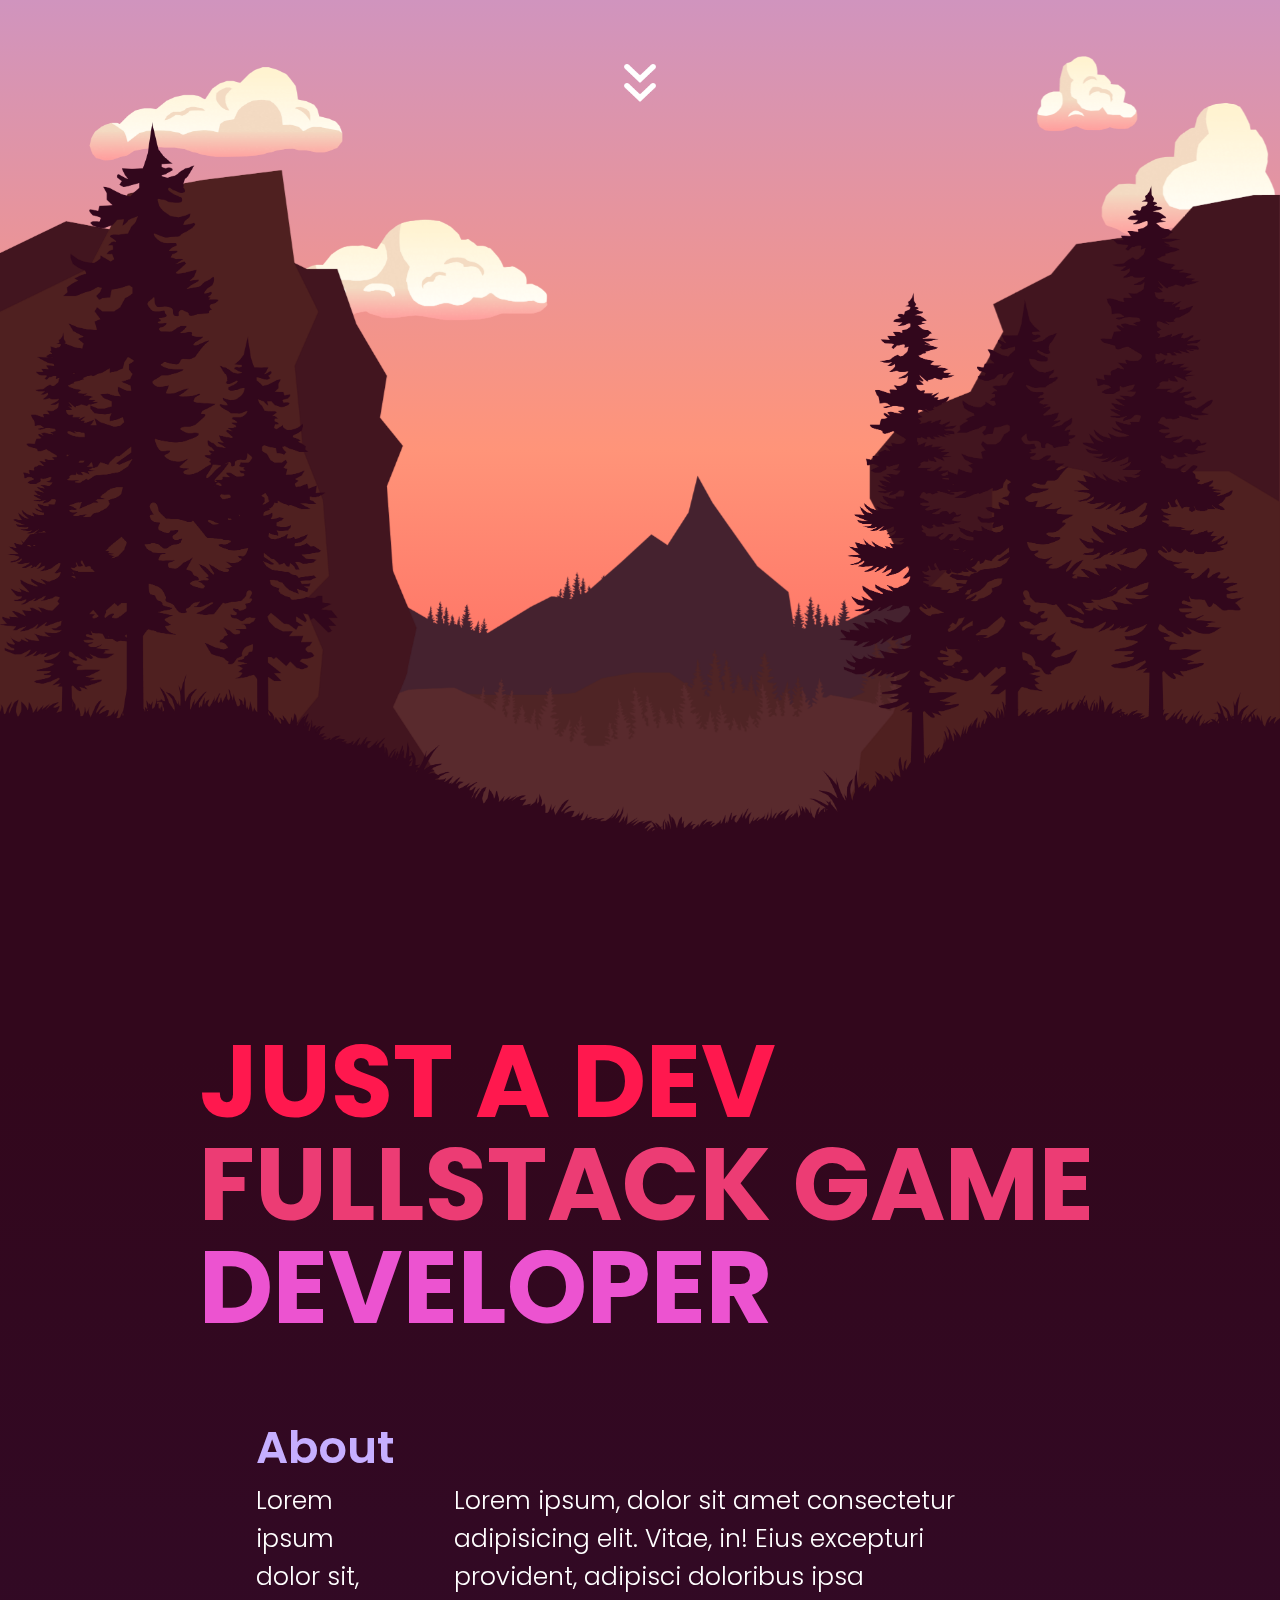
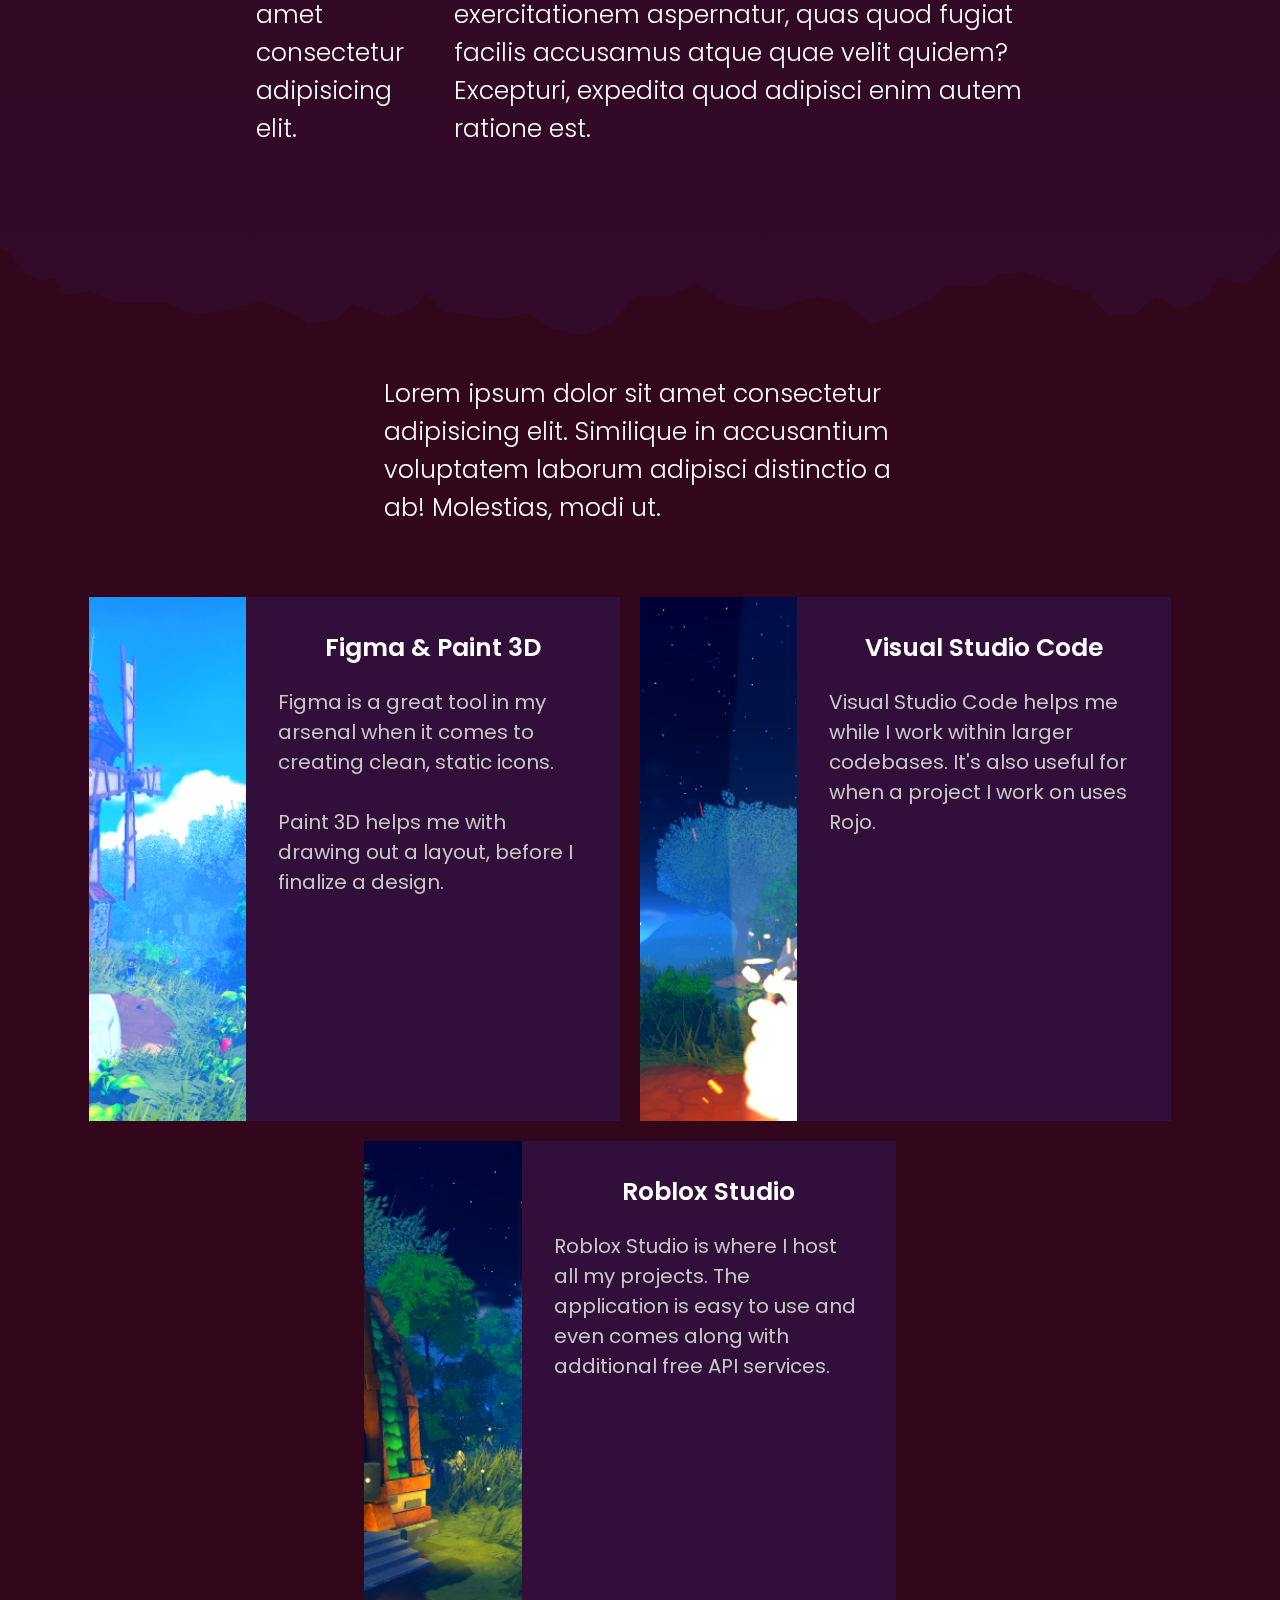
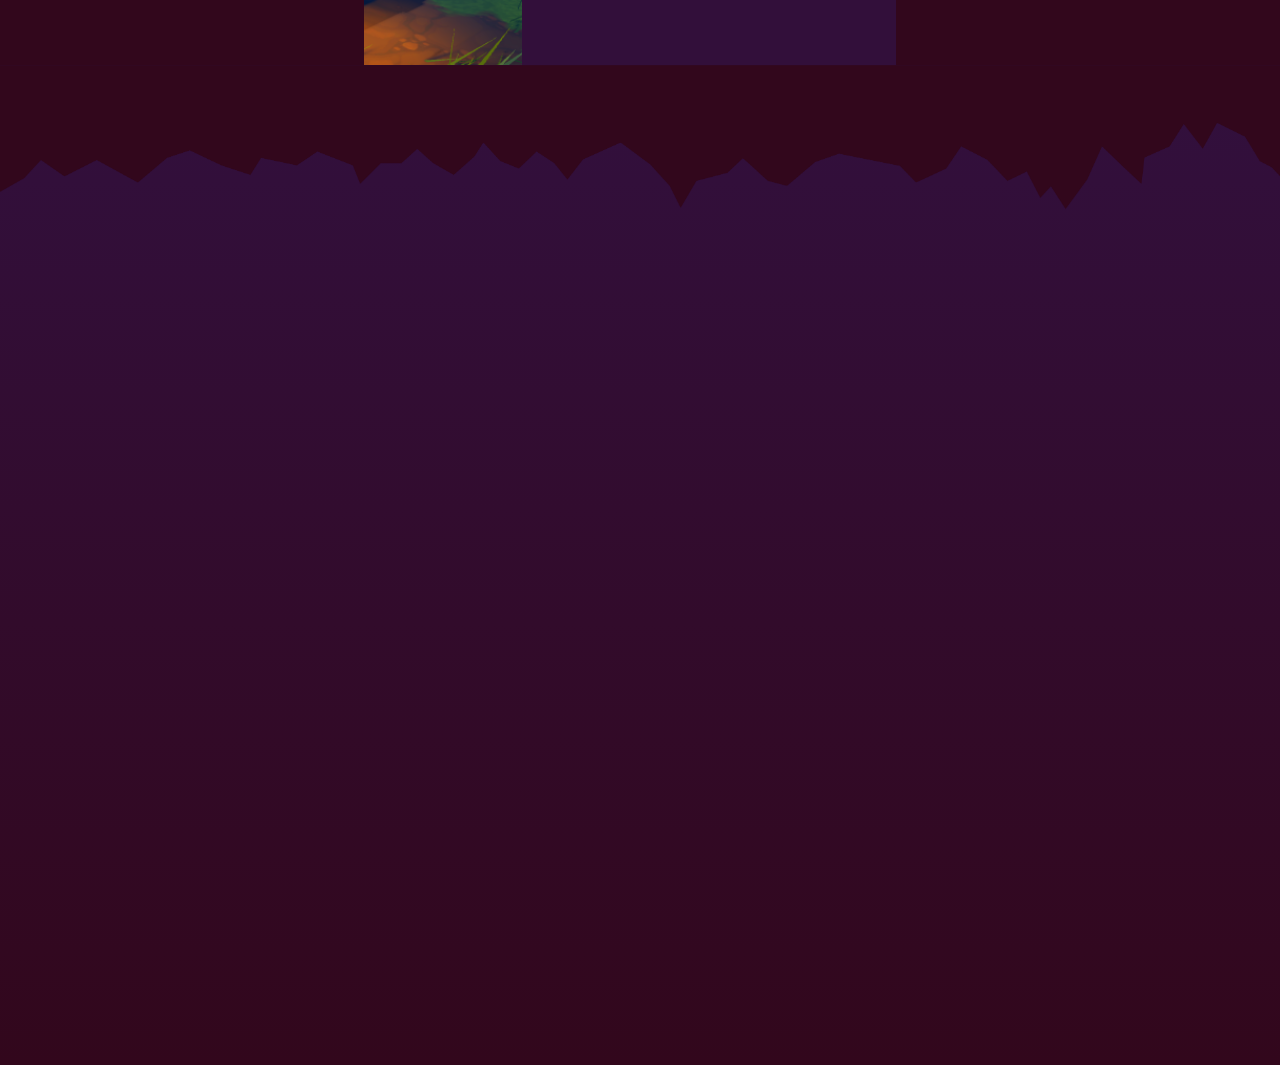
==== index.html @ efda82c0 "c" ====
<!DOCTYPE html>
<html lang="en">
<head>
    <meta charset="UTF-8">
    <meta name="viewport" content="width=device-width, initial-scale=1.0">

    <title>&lt;/&gt;</title>

    <link rel="icon" type="image/x-icon" href="images/favicon.png">

    <link rel="preconnect" href="https://fonts.googleapis.com">
    <link rel="preconnect" href="https://fonts.gstatic.com" crossorigin>
    <link href="https://fonts.googleapis.com/css2?family=Poppins:ital,wght@0,100;0,200;0,300;0,400;0,500;0,600;0,700;0,800;0,900;1,100;1,200;1,300;1,400;1,500;1,600;1,700;1,800;1,900&display=swap" rel="stylesheet">

    <link rel="stylesheet" type="text/css" href="styles.css">
</head>
<body>
    <div class="GroundContainer">
        <img src="images/BackgroundRocks.png" alt="" class="BackgroundRocks">
        <img src="images/ForegroundRocks.png" alt="" class="ForegroundRocks">
        <div class="Skyscape"></div>
        <img src="images/TopClouds.png" alt="" class="TopClouds">
        <img src="images/BottomClouds.png" alt="" class="BottomClouds">
        <img src="images/Mountains.png" alt="" class="Mountains">
    </div>

    <div class="Topbar">
        <img src="images/ArrowDown.png" alt="" class="ArrowDown">
        <img src="images/ArrowDown.png" alt="" class="ArrowDown">
    </div>

    <div>
        <img src="images/Foreground.png" alt="" class="Foreground">
        <div class="AboutMe">
            <div class="HeroContainer">
                <h1 class="JustADevLabel">
                    JUST A DEV
                </h1>
                <h1 class="FullstackGameLabel">
                    FULLSTACK GAME
                </h1>
                <h1 class="DeveloperLabel">
                    DEVELOPER
                </h1>
            </div>
            
            <div class="AboutMeContainer">
                <div class="BriefAboutMeContainer">
                    <h2 class="AboutMeHeaderText">About</h2>
                    <p class="AboutMeText">Lorem ipsum dolor sit, amet consectetur adipisicing elit.</p>
                </div>
                
                <div class="LongAboutMeContainer">
                    <p class="LongAboutMe">
                        Lorem ipsum, dolor sit amet consectetur adipisicing elit. Vitae, in! Eius excepturi provident, adipisci doloribus ipsa exercitationem aspernatur, quas quod fugiat facilis accusamus atque quae velit quidem? Excepturi, expedita quod adipisci enim autem ratione est.
                    </p>
                </div>
            </div>
            <img src="images/CaveTop.png" alt="" class="CaveTop">
            <div class="CaveContainer">
                <p class="RegularText" style="margin-left: 30%; margin-right: 30%; margin-bottom: 50px;">Lorem ipsum dolor sit amet consectetur adipisicing elit. Similique in accusantium voluptatem laborum adipisci distinctio a ab! Molestias, modi ut.</p>

                <div class="ExperiencePanelContainer">
                    <div style="display: flex; justify-content: center; align-items: center; margin-top: 20px;">
                        <img src="StaticImages/ExperiencePanelShowcase1.png" alt="" style="height: 524px; width: auto;">
                        <div class="ExperiencePanel">
                            <p class="RegularText" style="margin: 20px; justify-content: center; align-items: center; display: flex; font-size: 25px; font-weight: 600;">
                                Figma & Paint 3D
                            </p>
                            <p class="RegularText" style="margin: 20px; justify-content: center; align-items: center; display: flex; font-size: 20px; font-weight: 400; color: rgb(200, 200, 200);">
                                Figma is a great tool in my arsenal when it comes to creating clean, static icons. <br> <br> Paint 3D helps me with drawing out a layout, before I finalize a design.
                            </p>
                        </div>
                    </div>

                    <div style="display: flex; justify-content: center; align-items: center; margin-top: 20px;">
                        <img src="StaticImages/ExperiencePanelShowcase2.png" alt="" style="height: 524px; width: auto;">
                        <div class="ExperiencePanel">
                            <p class="RegularText" style="margin: 20px; justify-content: center; align-items: center; display: flex; font-size: 25px; font-weight: 600;">
                                Visual Studio Code
                            </p>
                            <p class="RegularText" style="margin: 20px; justify-content: center; align-items: center; display: flex; font-size: 20px; font-weight: 400; color: rgb(200, 200, 200);">
                                Visual Studio Code helps me while I work within larger codebases. It's also useful for when a project I work on uses Rojo.
                            </p>
                        </div>
                    </div>

                    <div style="display: flex; justify-content: center; align-items: center; margin-top: 20px;">
                        <img src="StaticImages/ExperiencePanelShowcase3.png" alt="" style="height: 524px; width: auto;">
                        <div class="ExperiencePanel">
                            <p class="RegularText" style="margin: 20px; justify-content: center; align-items: center; display: flex; font-size: 25px; font-weight: 600;">
                                Roblox Studio
                            </p>
                            <p class="RegularText" style="margin: 20px; justify-content: center; align-items: center; display: flex; font-size: 20px; font-weight: 400; color: rgb(200, 200, 200);">
                                Roblox Studio is where I host all my projects. The application is easy to use and even comes along with additional free API services.
                            </p>
                        </div>
                    </div>
                </div>
            </div>
            
        </div>

        <div class="Experience">
            <img src="images/CaveBottom.png" alt="" class="CaveBottom">

        </div>
    </div>
    
    
    <script src="scripts.js"></script>
</body>
</html>
---- styles.css ----
body {
    margin: 0;
    background-color: #32071C;
}


html, body {
    overflow-x: hidden;
}

.GroundContainer {
    width: 100%;
}

.ForegroundRocks, .BackgroundRocks, .TopClouds, .BottomClouds, .Mountains {
    width: 100%;
    height: auto;
    color: #32071C;
    position: absolute;
    top: 0;
    left: 0;
    z-index: 3;
    will-change: transform;
}

.Foreground {
    max-width: 100%;
    width: 100%;
    height: auto;
    z-index: 25;
    position: relative;
    overflow: clip;
    margin: 0;
    padding: 0;
    display: block;
}

.ForegroundRocks {
    z-index: 2;
}

.BackgroundRocks {
    z-index: 1;
}

.Skyscape {
    z-index: -3;
    background: linear-gradient(to bottom, #D094BE, #FF9479, #FF5050);
    width: 100%;
    height: 100%;
    position: absolute;
}

.TopClouds {
    z-index: 0;
    overflow: hidden;
}

.BottomClouds {
    z-index: -1;
    overflow: hidden;
}

.Mountains {
    z-index: -2;
}

.AboutMe {
    height: auto;
    width: 100%;
    background: linear-gradient(to bottom, #32071C, #32103e);
    z-index: 200;
    position: relative;
    display: flex;
    justify-content: flex-start;
    align-items: center;
    flex-direction: column;
}

.Topbar {
    position: absolute;
    width: 100%;
    display: flex;
    align-items: center;
    justify-content: center;
    flex-direction: column;
    margin-top: 5vw;
}

@keyframes bgColorShift {
    0% { opacity: 1; }
    100% { opacity: 0.5; }
}

.ScrollDownLabel {
    font-weight: 900;
    font-family: Comfortaa;
    color: white;
    font-size: 3.25vw;
    margin-bottom: 10px;
}

.ArrowDown {
    width: 2.5vw;
    height: 1.5vw;
    animation: bgColorShift 1s infinite alternate cubic-bezier(0.455, 0.03, 0.515, 0.955);
}



/*


All styles below are only for ContentContainer child elements


*/


.HeroContainer {
    align-items: center;
    justify-content: center;
    margin-bottom: 50px;
}

.JustADevLabel, .FullstackGameLabel, .DeveloperLabel {
    margin-top: 0;
    margin-left: 1vw;
    font-family: Poppins;
    font-weight: 700;
    font-size: 8vw;
    margin-top: -4vw;
    margin-bottom: 0;
}

.JustADevLabel {
    color: rgb(255, 24, 78);
}

.FullstackGameLabel {
    color: rgb(236, 60, 116);
}

.DeveloperLabel {
    color: rgb(236, 83, 208);
}

/*


About me container and child elements


*/

.AboutMeContainer {
    align-items: flex-end;
    justify-content: center;
    display: flex;
    margin-left: 20%;
    margin-right: 20%;
}

.AboutMeText, .LongAboutMe, .RegularText {
    color: white;
    font-family: Poppins;
    font-weight: 300;
    font-size: 25px;
    margin: 0;
    margin-bottom: 100px;
}

.RegularText {
    margin-bottom: auto;
}

.LongAboutMe {
    margin-left: 50px;
}

.AboutMeHeaderText {
    color: rgb(198, 174, 255);
    font-family: Poppins;
    font-weight: 600;
    font-size: 45px;
    margin: 0;
}

/*


Cave elements


*/

.Experience {
    height: 1000px;
    width: 100%;
    background: linear-gradient(to top, #32071C, #32103e);
    z-index: 200;
    position: relative;
    display: flex;
    justify-content: flex-start;
    align-items: center;
    flex-direction: column;
}

.ExperiencePanel {
    height: 500px;
    width: 350px;
    background-color: #320f3a;
    margin-right: 20px;
    padding: 12px;
}

.ExperiencePanelContainer {
    justify-content: center;
    align-items: center;
    display: flex;
    flex-wrap: wrap;
}

.CaveContainer {
    display: flex;
    align-items: center;
    justify-content: center;
    flex-direction: column;
    height: auto;
    width: 100%;
    background-color: #32071C;
}

.CaveTop, .CaveBottom {
    max-width: 100%;
    width: 100%;
    height: auto;
    z-index: 35;
    position: relative;
    overflow: clip;
    margin: 0;
    padding: 0;
    display: block;
}
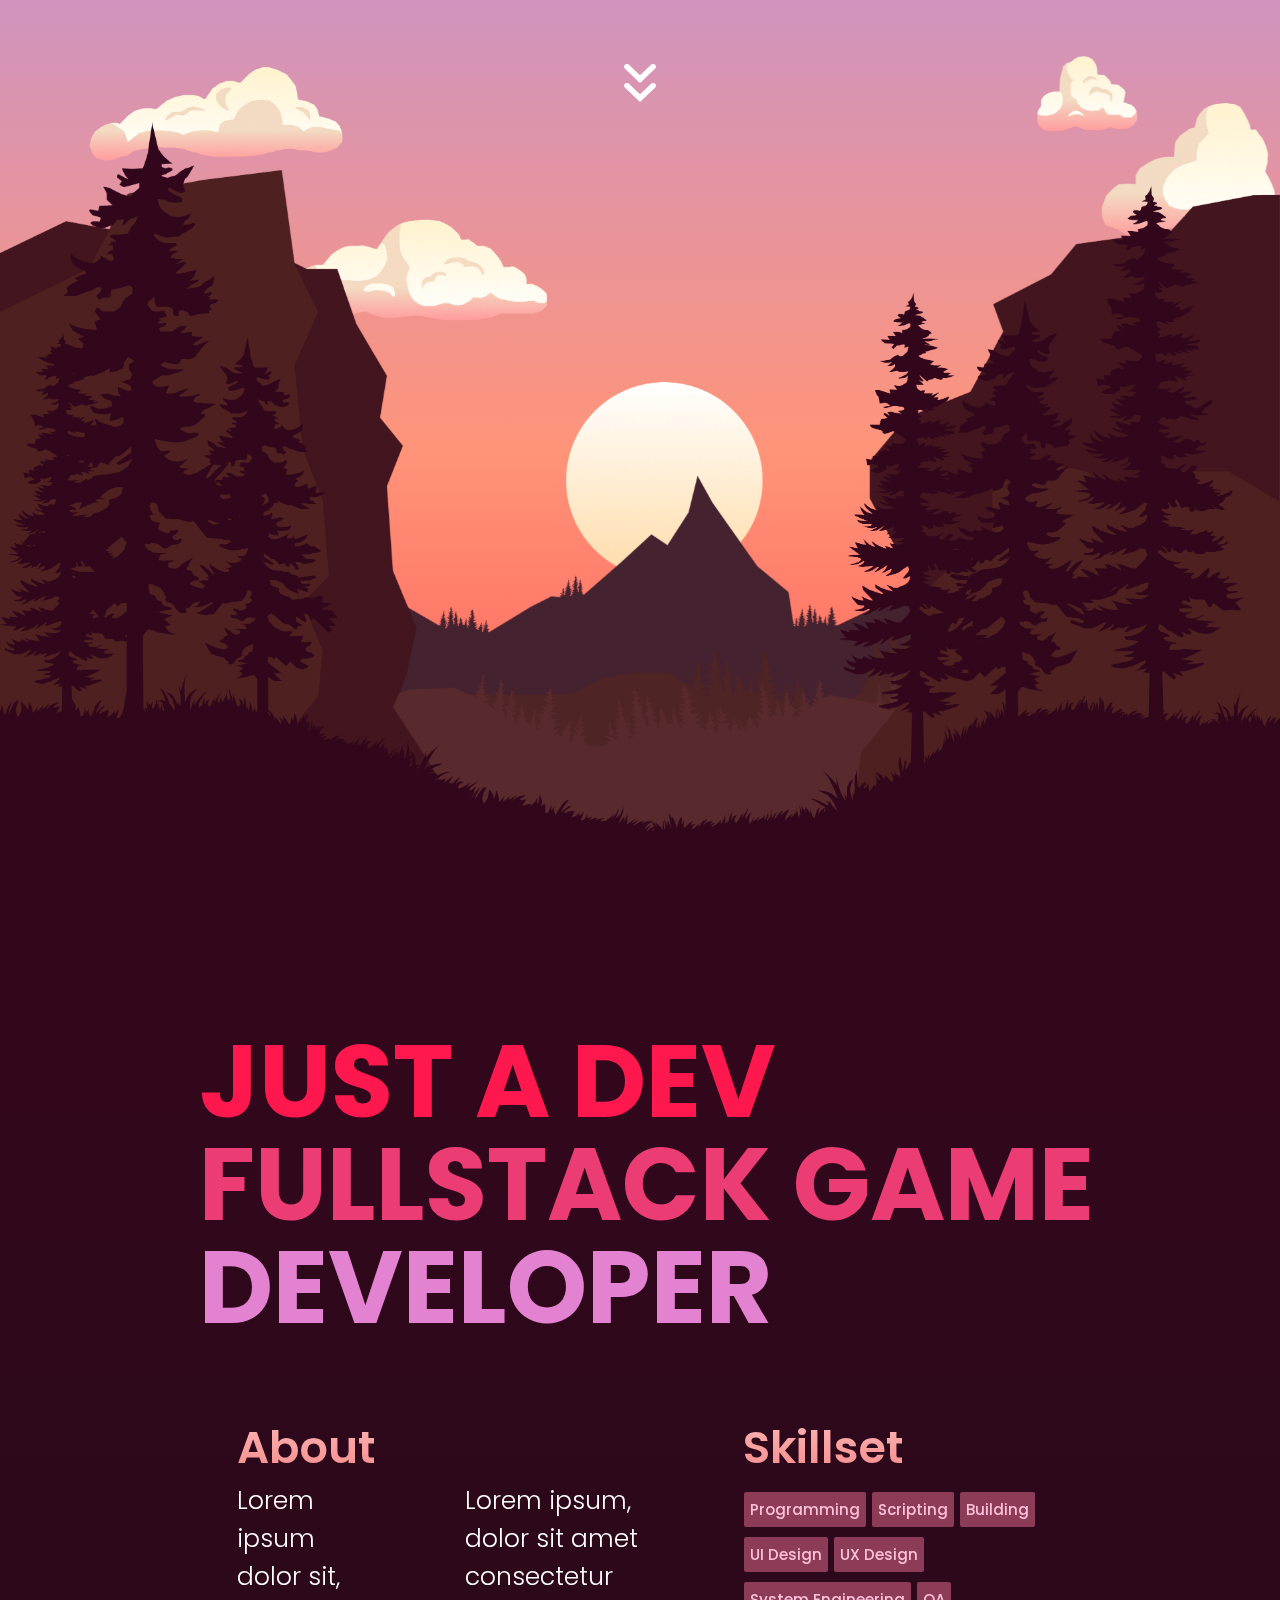
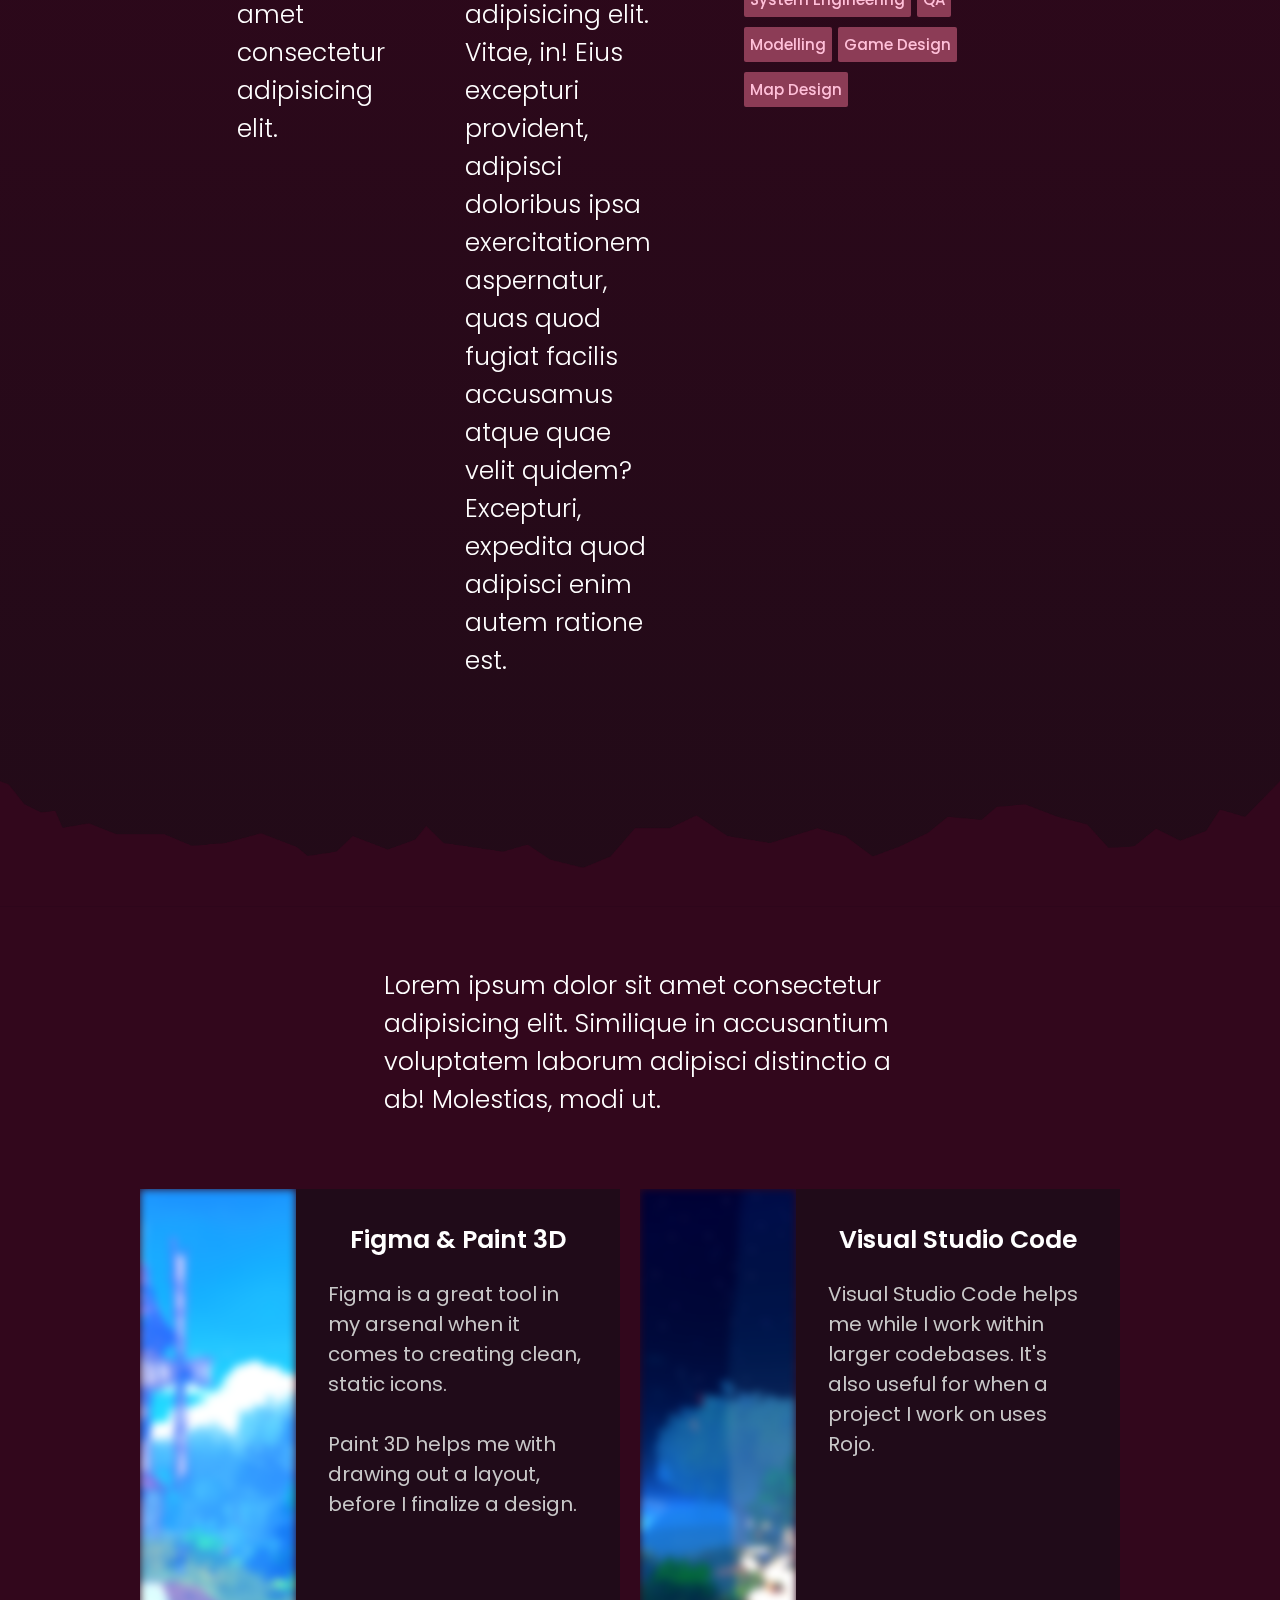
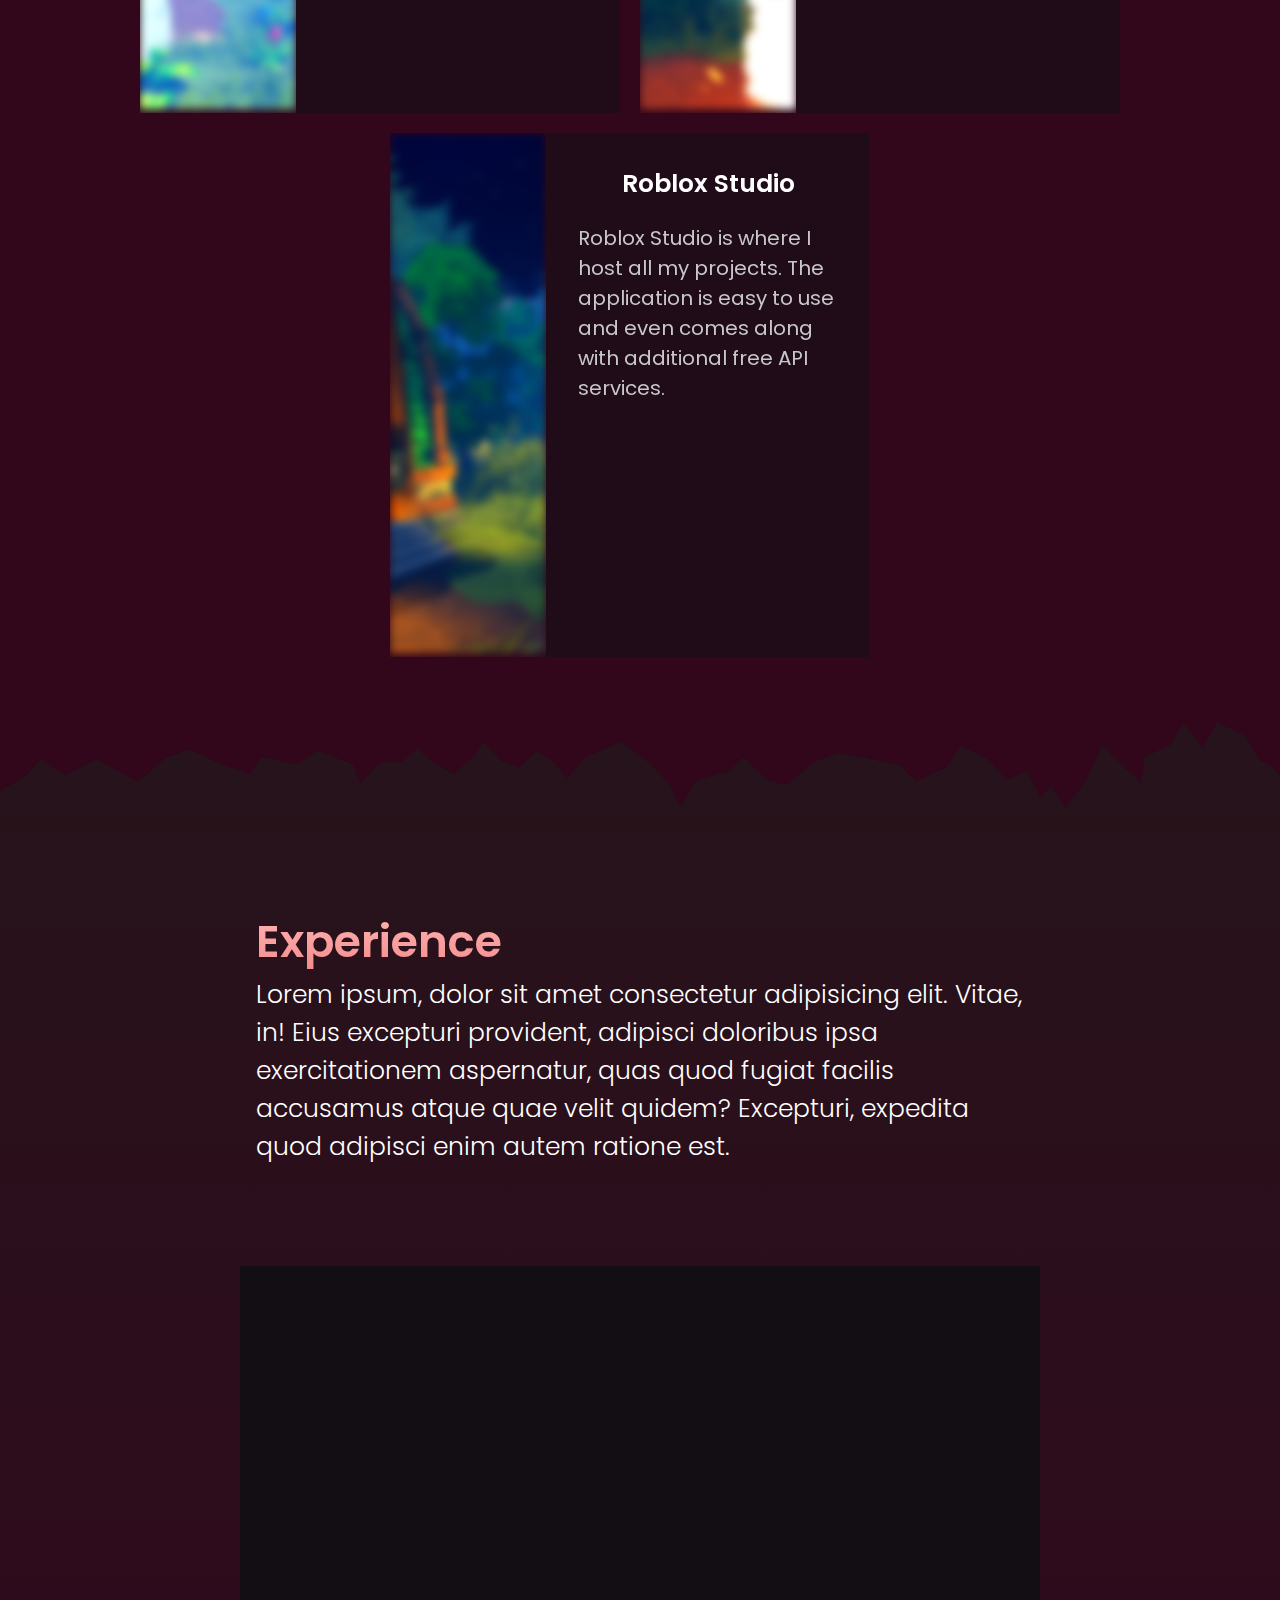
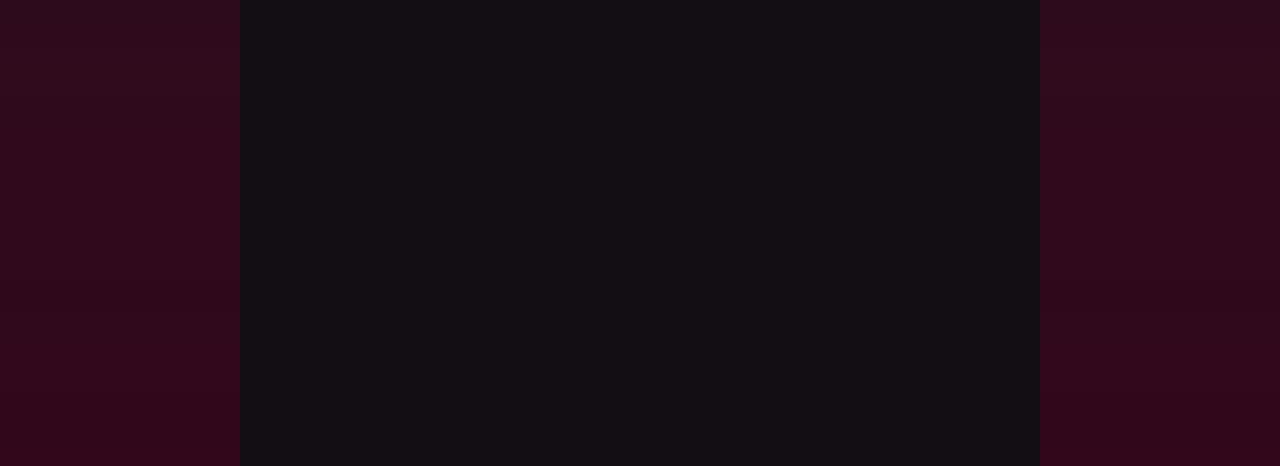
==== commit 1b363a63: "d" ====
--- a/index.html
+++ b/index.html
@@ -22,6 +22,7 @@
         <img src="images/TopClouds.png" alt="" class="TopClouds">
         <img src="images/BottomClouds.png" alt="" class="BottomClouds">
         <img src="images/Mountains.png" alt="" class="Mountains">
+        <img src="images/Sun.png" alt="" class="Sun">
     </div>
 
     <div class="Topbar">
@@ -46,24 +47,46 @@
             
             <div class="AboutMeContainer">
                 <div class="BriefAboutMeContainer">
-                    <h2 class="AboutMeHeaderText">About</h2>
+                    <h2 class="HeaderText">About</h2>
                     <p class="AboutMeText">Lorem ipsum dolor sit, amet consectetur adipisicing elit.</p>
                 </div>
                 
                 <div class="LongAboutMeContainer">
-                    <p class="LongAboutMe">
+                    <p class="LongAboutMeText">
                         Lorem ipsum, dolor sit amet consectetur adipisicing elit. Vitae, in! Eius excepturi provident, adipisci doloribus ipsa exercitationem aspernatur, quas quod fugiat facilis accusamus atque quae velit quidem? Excepturi, expedita quod adipisci enim autem ratione est.
                     </p>
                 </div>
+
+                <div class="SkillsContainer">
+                    <div class="SkillsHeaderContainer">
+                        <h2 class="HeaderText">Skillset</h2>
+                    </div>
+                    <div>
+                        <button class="SkillButton">Programming</button>
+                        <button class="SkillButton">Scripting</button>
+                        <button class="SkillButton">Building</button>
+                        <button class="SkillButton">UI Design</button>
+                        <button class="SkillButton">UX Design</button>
+                        <button class="SkillButton">System Engineering</button>
+                        <button class="SkillButton">QA</button>
+                        <button class="SkillButton">Modelling</button>
+                        <button class="SkillButton">Game Design</button>
+                        <button class="SkillButton">Map Design</button>
+                    </div>
+                </div>
             </div>
+
             <img src="images/CaveTop.png" alt="" class="CaveTop">
             <div class="CaveContainer">
-                <p class="RegularText" style="margin-left: 30%; margin-right: 30%; margin-bottom: 50px;">Lorem ipsum dolor sit amet consectetur adipisicing elit. Similique in accusantium voluptatem laborum adipisci distinctio a ab! Molestias, modi ut.</p>
+                <p class="RegularText" style="margin-left: 30%; margin-right: 30%; margin-bottom: 50px; margin-top: 60px;">Lorem ipsum dolor sit amet consectetur adipisicing elit. Similique in accusantium voluptatem laborum adipisci distinctio a ab! Molestias, modi ut.</p>
 
-                <div class="ExperiencePanelContainer">
+                <div class="ToolPanelContainer">
                     <div style="display: flex; justify-content: center; align-items: center; margin-top: 20px;">
-                        <img src="StaticImages/ExperiencePanelShowcase1.png" alt="" style="height: 524px; width: auto;">
-                        <div class="ExperiencePanel">
+                        <div class="ToolPanelImageContainer">
+                            <img src="StaticImages/ExperiencePanelShowcase1.png" alt="" class="ToolPanelImage">
+                        </div>
+                        
+                        <div class="ToolPanel">
                             <p class="RegularText" style="margin: 20px; justify-content: center; align-items: center; display: flex; font-size: 25px; font-weight: 600;">
                                 Figma & Paint 3D
                             </p>
@@ -74,8 +97,11 @@
                     </div>
 
                     <div style="display: flex; justify-content: center; align-items: center; margin-top: 20px;">
-                        <img src="StaticImages/ExperiencePanelShowcase2.png" alt="" style="height: 524px; width: auto;">
-                        <div class="ExperiencePanel">
+                        <div class="ToolPanelImageContainer">
+                            <img src="StaticImages/ExperiencePanelShowcase2.png" alt="" class="ToolPanelImage">
+                        </div>
+
+                        <div class="ToolPanel">
                             <p class="RegularText" style="margin: 20px; justify-content: center; align-items: center; display: flex; font-size: 25px; font-weight: 600;">
                                 Visual Studio Code
                             </p>
@@ -86,8 +112,11 @@
                     </div>
 
                     <div style="display: flex; justify-content: center; align-items: center; margin-top: 20px;">
-                        <img src="StaticImages/ExperiencePanelShowcase3.png" alt="" style="height: 524px; width: auto;">
-                        <div class="ExperiencePanel">
+                        <div class="ToolPanelImageContainer">
+                            <img src="StaticImages/ExperiencePanelShowcase3.png" alt="" class="ToolPanelImage">
+                        </div>
+
+                        <div class="ToolPanel">
                             <p class="RegularText" style="margin: 20px; justify-content: center; align-items: center; display: flex; font-size: 25px; font-weight: 600;">
                                 Roblox Studio
                             </p>
@@ -98,12 +127,20 @@
                     </div>
                 </div>
             </div>
-            
         </div>
 
-        <div class="Experience">
+        <div class="Tools">
             <img src="images/CaveBottom.png" alt="" class="CaveBottom">
+            <div class="LongExperienceContainer" style="margin-bottom: 100px;">
+                <h2 class="HeaderText"">Experience</h2>
+                <p class="RegularText">
+                    Lorem ipsum, dolor sit amet consectetur adipisicing elit. Vitae, in! Eius excepturi provident, adipisci doloribus ipsa exercitationem aspernatur, quas quod fugiat facilis accusamus atque quae velit quidem? Excepturi, expedita quod adipisci enim autem ratione est.
+                </p>
+            </div>
 
+            <div class="ExperiencePanelContainer">
+
+            </div>
         </div>
     </div>
     
--- a/styles.css
+++ b/styles.css
@@ -6,13 +6,14 @@
 
 html, body {
     overflow-x: hidden;
+    overscroll-behavior: none;
 }
 
 .GroundContainer {
     width: 100%;
 }
 
-.ForegroundRocks, .BackgroundRocks, .TopClouds, .BottomClouds, .Mountains {
+.ForegroundRocks, .BackgroundRocks, .TopClouds, .BottomClouds, .Mountains, .Sun {
     width: 100%;
     height: auto;
     color: #32071C;
@@ -35,6 +36,10 @@
     display: block;
 }
 
+.Sun {
+    z-index: -3;
+}
+
 .ForegroundRocks {
     z-index: 2;
 }
@@ -44,7 +49,7 @@
 }
 
 .Skyscape {
-    z-index: -3;
+    z-index: -4;
     background: linear-gradient(to bottom, #D094BE, #FF9479, #FF5050);
     width: 100%;
     height: 100%;
@@ -68,7 +73,7 @@
 .AboutMe {
     height: auto;
     width: 100%;
-    background: linear-gradient(to bottom, #32071C, #32103e);
+    background: linear-gradient(to bottom, #32071C, #120e14);
     z-index: 200;
     position: relative;
     display: flex;
@@ -134,15 +139,15 @@
 }
 
 .JustADevLabel {
-    color: rgb(255, 24, 78);
+    color: rgb(255 24 78);
 }
 
 .FullstackGameLabel {
-    color: rgb(236, 60, 116);
+    color: rgb(236 60 116);
 }
 
 .DeveloperLabel {
-    color: rgb(236, 83, 208);
+    color: rgb(226 130 209);
 }
 
 /*
@@ -153,15 +158,54 @@
 
 */
 
-.AboutMeContainer {
-    align-items: flex-end;
-    justify-content: center;
+.AboutMeContainer, .SkillsContainer {
+    align-items: flex-start;
+    justify-content: center;
+    flex-wrap: wrap;
+    display: flex;
+    margin-left: 10%;
+    margin-right: 10%;
+}
+
+.SkillsContainer {
+    margin: 0;
+    flex-direction: column;
+    display: flex;
+    min-width: 300px;
+    max-width: 300px;
+    width: 300px;
+}
+
+.SkillButton {
+    border: #32103e;
+    padding: 6px;
+    margin-top: 10px;
+    margin-left: 1px;
+    margin-right: 1px;
+    font-family: Poppins;
+    font-weight: 500;
+    font-size: 15px;
+    color: #ffc0d9;
+    background-color: #8c3c56;
+    border-radius: 2px;
+    cursor: pointer;
+    transition: 0.2s;
+}
+
+.SkillButton:hover {
+    color: #ffc0d9ba;
+    background-color: #8c3c5580;
+}
+
+.LongExperienceContainer {
+    flex-direction: column;
     display: flex;
     margin-left: 20%;
     margin-right: 20%;
-}
-
-.AboutMeText, .LongAboutMe, .RegularText {
+    margin-top: 100px;
+}
+
+.AboutMeText, .LongAboutMeText, .RegularText, .LongExperienceText {
     color: white;
     font-family: Poppins;
     font-weight: 300;
@@ -174,16 +218,30 @@
     margin-bottom: auto;
 }
 
-.LongAboutMe {
-    margin-left: 50px;
-}
-
-.AboutMeHeaderText {
-    color: rgb(198, 174, 255);
+.LongAboutMeText {
+    margin-left: 80px;
+    margin-right: 80px;
+    margin-top: 68px;
+}
+
+.HeaderText {
+    color: rgb(255 184 184);
     font-family: Poppins;
     font-weight: 600;
     font-size: 45px;
     margin: 0;
+    background: linear-gradient(180deg, rgb(255 184 184), rgb(244 135 135));
+    background-clip: text;
+    -webkit-background-clip: text;
+    -webkit-text-fill-color: transparent;
+}
+
+.BriefAboutMeContainer {
+    flex: 0.2;
+}
+
+.LongAboutMeContainer {
+    flex: 0.5;
 }
 
 /*
@@ -194,10 +252,10 @@
 
 */
 
-.Experience {
-    height: 1000px;
-    width: 100%;
-    background: linear-gradient(to top, #32071C, #32103e);
+.Tools {
+    height: auto;
+    width: 100%;
+    background: linear-gradient(to top, #32071C, #26141b);
     z-index: 200;
     position: relative;
     display: flex;
@@ -206,15 +264,25 @@
     flex-direction: column;
 }
 
-.ExperiencePanel {
+.ToolPanel {
     height: 500px;
-    width: 350px;
-    background-color: #320f3a;
+    width: 300px;
+    background-color: #200b19;
     margin-right: 20px;
     padding: 12px;
 }
 
-.ExperiencePanelContainer {
+.ToolPanelImageContainer {
+    overflow: hidden;
+}
+
+.ToolPanelImage {
+    height: 520px;
+    width: auto;
+    filter: blur(4px);
+}
+
+.ToolPanelContainer {
     justify-content: center;
     align-items: center;
     display: flex;
@@ -241,4 +309,18 @@
     margin: 0;
     padding: 0;
     display: block;
+}
+
+/*
+
+
+Experience stuff
+
+
+*/
+
+.ExperiencePanelContainer {
+    background-color: #120e14;
+    width: 800px;
+    height: 800px;
 }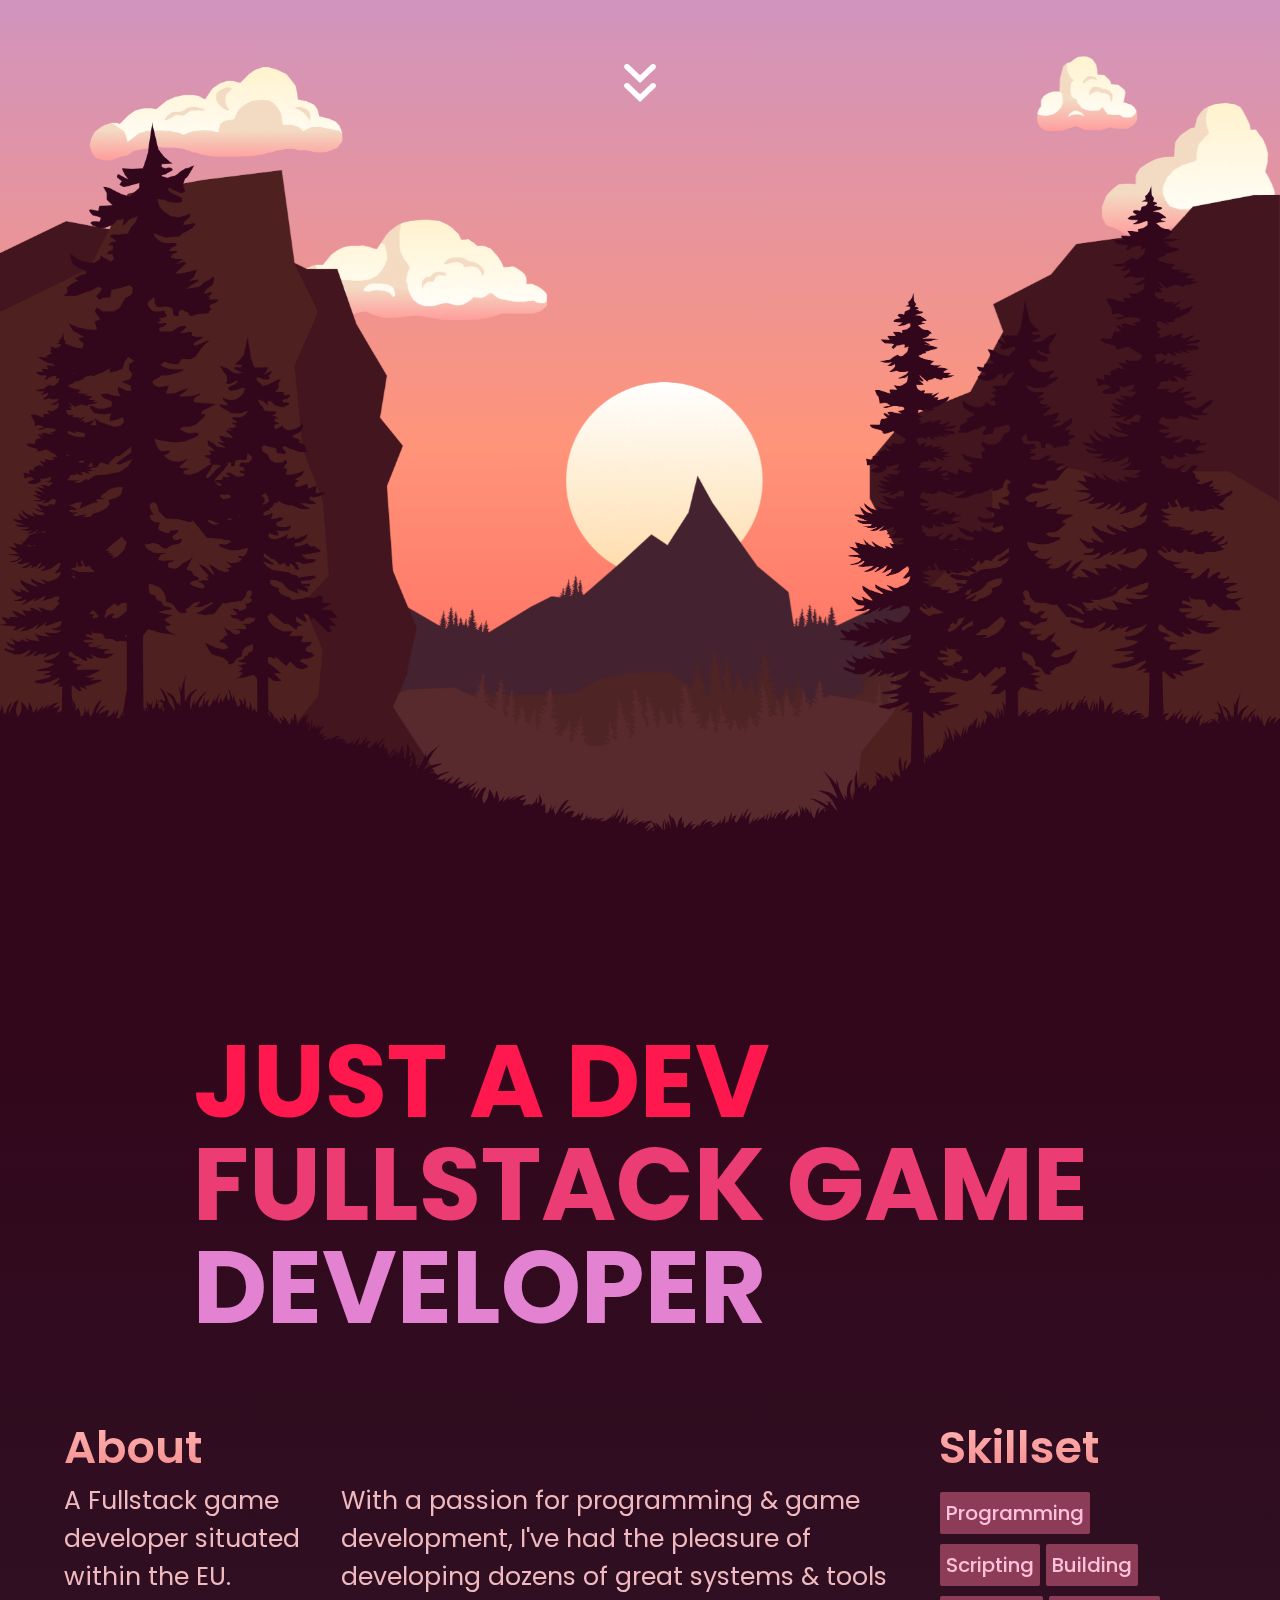
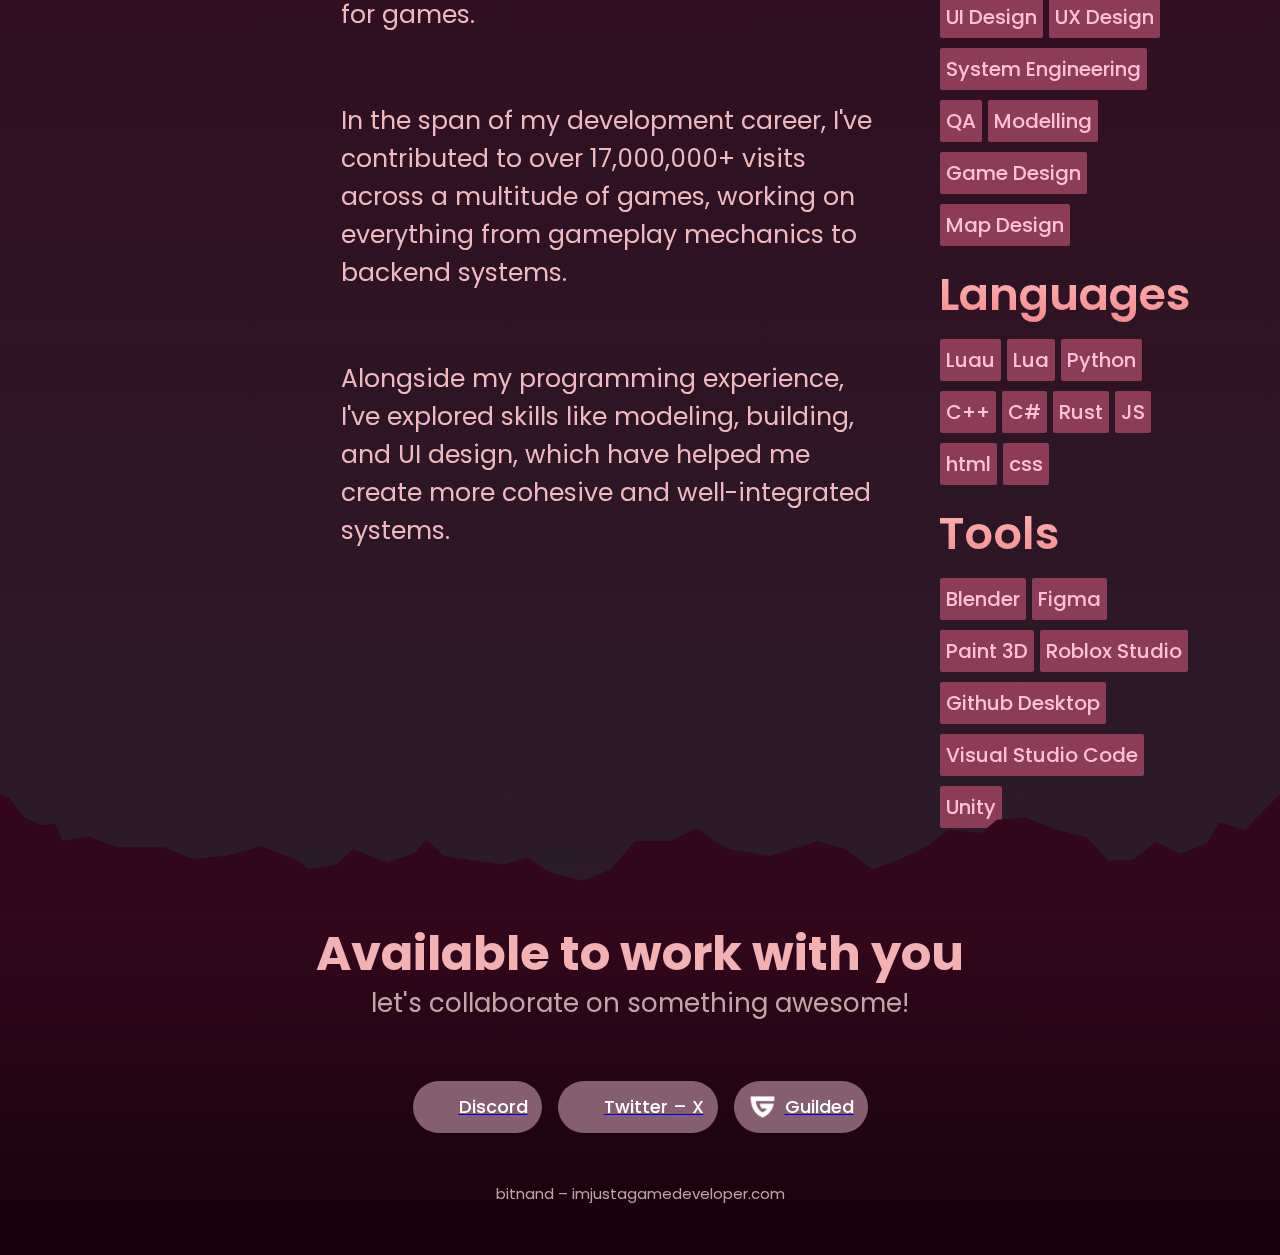
==== commit 552396d4: "g" ====
--- a/index.html
+++ b/index.html
@@ -4,7 +4,7 @@
     <meta charset="UTF-8">
     <meta name="viewport" content="width=device-width, initial-scale=1.0">
 
-    <title>&lt;/&gt;</title>
+    <title>&lt;/&gt; &ndash; Fullstack Game Developer</title>
 
     <link rel="icon" type="image/x-icon" href="images/favicon.png">
 
@@ -16,13 +16,13 @@
 </head>
 <body>
     <div class="GroundContainer">
-        <img src="images/BackgroundRocks.png" alt="" class="BackgroundRocks">
-        <img src="images/ForegroundRocks.png" alt="" class="ForegroundRocks">
+        <img src="images/BackgroundRocks.png" alt="" class="BackgroundRocks" draggable="false">
+        <img src="images/ForegroundRocks.png" alt="" class="ForegroundRocks" draggable="false">
         <div class="Skyscape"></div>
-        <img src="images/TopClouds.png" alt="" class="TopClouds">
-        <img src="images/BottomClouds.png" alt="" class="BottomClouds">
-        <img src="images/Mountains.png" alt="" class="Mountains">
-        <img src="images/Sun.png" alt="" class="Sun">
+        <img src="images/TopClouds.png" alt="" class="TopClouds" draggable="false">
+        <img src="images/BottomClouds.png" alt="" class="BottomClouds" draggable="false">
+        <img src="images/Mountains.png" alt="" class="Mountains" draggable="false">
+        <img src="images/Sun.png" alt="" class="Sun" draggable="false">
     </div>
 
     <div class="Topbar">
@@ -47,104 +47,110 @@
             
             <div class="AboutMeContainer">
                 <div class="BriefAboutMeContainer">
-                    <h2 class="HeaderText">About</h2>
-                    <p class="AboutMeText">Lorem ipsum dolor sit, amet consectetur adipisicing elit.</p>
+                    <h2 class="HeaderText" id="parallax-text">About</h2>
+                    <p class="AboutMeText" id="parallax-text">A Fullstack game developer situated within the EU.</p>
                 </div>
                 
                 <div class="LongAboutMeContainer">
                     <p class="LongAboutMeText">
-                        Lorem ipsum, dolor sit amet consectetur adipisicing elit. Vitae, in! Eius excepturi provident, adipisci doloribus ipsa exercitationem aspernatur, quas quod fugiat facilis accusamus atque quae velit quidem? Excepturi, expedita quod adipisci enim autem ratione est.
+                        With a passion for programming & game development, I've had the pleasure of developing dozens of great systems & tools for games.
+                    </p>
+
+                    <p class="LongAboutMeText">
+                        In the span of my development career, I've contributed to over 17,000,000+ visits across a multitude of games, working on everything from gameplay mechanics to backend systems.
+                    </p>
+
+                    <p class="LongAboutMeText">
+                        Alongside my programming experience, I've explored skills like modeling, building, and UI design, which have helped me create more cohesive and well-integrated systems.
                     </p>
                 </div>
 
-                <div class="SkillsContainer">
-                    <div class="SkillsHeaderContainer">
+                <div style="display: flex; flex-direction: column; justify-content: center; align-items: flex-start; flex: 1; margin-bottom: 100px;">
+                    <div class="ButtonContainer">
                         <h2 class="HeaderText">Skillset</h2>
+                        <div>
+                            <button class="SkillButton">Programming</button>
+                            <button class="SkillButton">Scripting</button>
+                            <button class="SkillButton">Building</button>
+                            <button class="SkillButton">UI Design</button>
+                            <button class="SkillButton">UX Design</button>
+                            <button class="SkillButton">System Engineering</button>
+                            <button class="SkillButton">QA</button>
+                            <button class="SkillButton">Modelling</button>
+                            <button class="SkillButton">Game Design</button>
+                            <button class="SkillButton">Map Design</button>
+                        </div>
                     </div>
-                    <div>
-                        <button class="SkillButton">Programming</button>
-                        <button class="SkillButton">Scripting</button>
-                        <button class="SkillButton">Building</button>
-                        <button class="SkillButton">UI Design</button>
-                        <button class="SkillButton">UX Design</button>
-                        <button class="SkillButton">System Engineering</button>
-                        <button class="SkillButton">QA</button>
-                        <button class="SkillButton">Modelling</button>
-                        <button class="SkillButton">Game Design</button>
-                        <button class="SkillButton">Map Design</button>
+
+                    <div class="ButtonContainer">
+                        <h2 class="HeaderText">Languages</h2>
+                        <div>
+                            <button class="SkillButton">Luau</button>
+                            <button class="SkillButton">Lua</button>
+                            <button class="SkillButton">Python</button>
+                            <button class="SkillButton">C++</button>
+                            <button class="SkillButton">C#</button>
+                            <button class="SkillButton">Rust</button>
+                            <button class="SkillButton">JS</button>
+                            <button class="SkillButton">html</button>
+                            <button class="SkillButton">css</button>
+                        </div>
+                    </div>
+
+                    <div class="ButtonContainer">
+                        <h2 class="HeaderText">Tools</h2>
+                        <div>
+                            <button class="SkillButton">Blender</button>
+                            <button class="SkillButton">Figma</button>
+                            <button class="SkillButton">Paint 3D</button>
+                            <button class="SkillButton">Roblox Studio</button>
+                            <button class="SkillButton">Github Desktop</button>
+                            <button class="SkillButton">Visual Studio Code</button>
+                            <button class="SkillButton">Unity</button>
+                        </div>
                     </div>
                 </div>
             </div>
 
             <img src="images/CaveTop.png" alt="" class="CaveTop">
             <div class="CaveContainer">
-                <p class="RegularText" style="margin-left: 30%; margin-right: 30%; margin-bottom: 50px; margin-top: 60px;">Lorem ipsum dolor sit amet consectetur adipisicing elit. Similique in accusantium voluptatem laborum adipisci distinctio a ab! Molestias, modi ut.</p>
+                <p class="CaveText" style="font-size: 48px; font-weight: 700; color: rgb(242 178 180); margin-top: 5px; margin-left: 25px; margin-right: 25px; margin-bottom: 10px; line-height: 1.2;">
+                    Available to work with you
+                </p>
+                <p class="CaveText" style="font-size: 26px; font-weight: 400; color: rgb(193 166 166); margin-top: -1vh; margin-bottom: 50px; margin-left: 25px; margin-right: 25px;">
+                    let's collaborate on something awesome!
+                </p>
 
-                <div class="ToolPanelContainer">
-                    <div style="display: flex; justify-content: center; align-items: center; margin-top: 20px;">
-                        <div class="ToolPanelImageContainer">
-                            <img src="StaticImages/ExperiencePanelShowcase1.png" alt="" class="ToolPanelImage">
+                <div class="ProfileLinkContainer">
+                    <a href="https://discord.com/users/1160614251090690068" target="_blank">
+                        <div class="ProfileContainer">
+                            <img src="ProfileImages/Discord.png" alt="" class="ProfileImage">
+                            <p class="ProfileLinkText">Discord</p>
                         </div>
-                        
-                        <div class="ToolPanel">
-                            <p class="RegularText" style="margin: 20px; justify-content: center; align-items: center; display: flex; font-size: 25px; font-weight: 600;">
-                                Figma & Paint 3D
-                            </p>
-                            <p class="RegularText" style="margin: 20px; justify-content: center; align-items: center; display: flex; font-size: 20px; font-weight: 400; color: rgb(200, 200, 200);">
-                                Figma is a great tool in my arsenal when it comes to creating clean, static icons. <br> <br> Paint 3D helps me with drawing out a layout, before I finalize a design.
-                            </p>
+                    </a>
+                    
+                    <a href="https://x.com/imjustagamedev" target="_blank">
+                        <div class="ProfileContainer">
+                            <img src="ProfileImages/Twitter.png" alt="" class="ProfileImage">
+                            <p class="ProfileLinkText">Twitter &ndash; X</p>
                         </div>
-                    </div>
+                    </a>
 
-                    <div style="display: flex; justify-content: center; align-items: center; margin-top: 20px;">
-                        <div class="ToolPanelImageContainer">
-                            <img src="StaticImages/ExperiencePanelShowcase2.png" alt="" class="ToolPanelImage">
+                    <a href="https://www.guilded.gg/u/101" target="_blank">
+                        <div class="ProfileContainer" style="padding-left: 6px;">
+                            <img src="ProfileImages/Guilded.png" alt="" class="ProfileImage" style="width: 45px;">
+                            <p class="ProfileLinkText" style="margin-left: 0;">Guilded</p>
                         </div>
+                    </a>
+                </div>
 
-                        <div class="ToolPanel">
-                            <p class="RegularText" style="margin: 20px; justify-content: center; align-items: center; display: flex; font-size: 25px; font-weight: 600;">
-                                Visual Studio Code
-                            </p>
-                            <p class="RegularText" style="margin: 20px; justify-content: center; align-items: center; display: flex; font-size: 20px; font-weight: 400; color: rgb(200, 200, 200);">
-                                Visual Studio Code helps me while I work within larger codebases. It's also useful for when a project I work on uses Rojo.
-                            </p>
-                        </div>
-                    </div>
-
-                    <div style="display: flex; justify-content: center; align-items: center; margin-top: 20px;">
-                        <div class="ToolPanelImageContainer">
-                            <img src="StaticImages/ExperiencePanelShowcase3.png" alt="" class="ToolPanelImage">
-                        </div>
-
-                        <div class="ToolPanel">
-                            <p class="RegularText" style="margin: 20px; justify-content: center; align-items: center; display: flex; font-size: 25px; font-weight: 600;">
-                                Roblox Studio
-                            </p>
-                            <p class="RegularText" style="margin: 20px; justify-content: center; align-items: center; display: flex; font-size: 20px; font-weight: 400; color: rgb(200, 200, 200);">
-                                Roblox Studio is where I host all my projects. The application is easy to use and even comes along with additional free API services.
-                            </p>
-                        </div>
-                    </div>
-                </div>
-            </div>
-        </div>
-
-        <div class="Tools">
-            <img src="images/CaveBottom.png" alt="" class="CaveBottom">
-            <div class="LongExperienceContainer" style="margin-bottom: 100px;">
-                <h2 class="HeaderText"">Experience</h2>
-                <p class="RegularText">
-                    Lorem ipsum, dolor sit amet consectetur adipisicing elit. Vitae, in! Eius excepturi provident, adipisci doloribus ipsa exercitationem aspernatur, quas quod fugiat facilis accusamus atque quae velit quidem? Excepturi, expedita quod adipisci enim autem ratione est.
+                <p class="RegularText" style="font-size: 15px; font-weight: 400; color: rgb(193 166 166); margin-top: -1vh; margin-bottom: 50px; margin-left: 25px; margin-right: 25px;">
+                    bitnand &ndash; imjustagamedeveloper.com
                 </p>
-            </div>
-
-            <div class="ExperiencePanelContainer">
-
             </div>
         </div>
     </div>
     
-    
     <script src="scripts.js"></script>
 </body>
 </html>--- a/styles.css
+++ b/styles.css
@@ -52,7 +52,7 @@
     z-index: -4;
     background: linear-gradient(to bottom, #D094BE, #FF9479, #FF5050);
     width: 100%;
-    height: 100%;
+    height: 70vw;
     position: absolute;
 }
 
@@ -73,7 +73,7 @@
 .AboutMe {
     height: auto;
     width: 100%;
-    background: linear-gradient(to bottom, #32071C, #120e14);
+    background: linear-gradient(to bottom, #32071C, #29212d);
     z-index: 200;
     position: relative;
     display: flex;
@@ -95,14 +95,6 @@
 @keyframes bgColorShift {
     0% { opacity: 1; }
     100% { opacity: 0.5; }
-}
-
-.ScrollDownLabel {
-    font-weight: 900;
-    font-family: Comfortaa;
-    color: white;
-    font-size: 3.25vw;
-    margin-bottom: 10px;
 }
 
 .ArrowDown {
@@ -111,12 +103,38 @@
     animation: bgColorShift 1s infinite alternate cubic-bezier(0.455, 0.03, 0.515, 0.955);
 }
 
+.HeaderText {
+    color: rgb(255 184 184);
+    font-family: Poppins;
+    font-weight: 600;
+    font-size: 45px;
+    margin: 0;
+    background: linear-gradient(180deg, rgb(255 184 184), rgb(244 135 135));
+    background-clip: text;
+    -webkit-background-clip: text;
+    -webkit-text-fill-color: transparent;
+    transition: all 0.5s cubic-bezier(0.175, 0.885, 0.32, 1.275);
+}
+
+.AboutMeText, .LongAboutMeText, .RegularText, .CaveText {
+    color: #f0b9bf;
+    font-family: Poppins;
+    font-weight: 400;
+    font-size: 25px;
+    margin: 0;
+    z-index: 45;
+    transition: all 0.5s cubic-bezier(0.175, 0.885, 0.32, 1.275);
+}
+
+.RegularText {
+    margin-bottom: auto;
+}
 
 
 /*
 
 
-All styles below are only for ContentContainer child elements
+Hero content elements
 
 
 */
@@ -130,12 +148,13 @@
 
 .JustADevLabel, .FullstackGameLabel, .DeveloperLabel {
     margin-top: 0;
-    margin-left: 1vw;
+    margin-left: 0;
     font-family: Poppins;
     font-weight: 700;
     font-size: 8vw;
     margin-top: -4vw;
     margin-bottom: 0;
+    transition: all 0.5s cubic-bezier(0.175, 0.885, 0.32, 1.275);
 }
 
 .JustADevLabel {
@@ -158,22 +177,25 @@
 
 */
 
-.AboutMeContainer, .SkillsContainer {
+.AboutMeContainer {
     align-items: flex-start;
     justify-content: center;
     flex-wrap: wrap;
     display: flex;
-    margin-left: 10%;
-    margin-right: 10%;
-}
-
-.SkillsContainer {
-    margin: 0;
-    flex-direction: column;
-    display: flex;
-    min-width: 300px;
-    max-width: 300px;
-    width: 300px;
+    margin-left: 15%;
+    margin-right: 15%;
+    margin-bottom: -150px;
+    transition: all 0.5s cubic-bezier(0.175, 0.885, 0.32, 1.275);
+}
+
+.ButtonContainer {
+    margin: 0;
+    flex-direction: column;
+    display: flex;
+    flex: 0.5;
+    margin-left: 25px;
+    margin-right: 25px;
+    margin-bottom: 15px;
 }
 
 .SkillButton {
@@ -184,12 +206,13 @@
     margin-right: 1px;
     font-family: Poppins;
     font-weight: 500;
-    font-size: 15px;
+    font-size: 20px;
     color: #ffc0d9;
     background-color: #8c3c56;
     border-radius: 2px;
     cursor: pointer;
     transition: 0.2s;
+    transition: all 0.5s cubic-bezier(0.175, 0.885, 0.32, 1.275);
 }
 
 .SkillButton:hover {
@@ -205,88 +228,21 @@
     margin-top: 100px;
 }
 
-.AboutMeText, .LongAboutMeText, .RegularText, .LongExperienceText {
-    color: white;
-    font-family: Poppins;
-    font-weight: 300;
-    font-size: 25px;
-    margin: 0;
-    margin-bottom: 100px;
-}
-
-.RegularText {
-    margin-bottom: auto;
-}
-
 .LongAboutMeText {
-    margin-left: 80px;
-    margin-right: 80px;
+    margin-left: 4%;
+    margin-right: 4%;
     margin-top: 68px;
-}
-
-.HeaderText {
-    color: rgb(255 184 184);
-    font-family: Poppins;
-    font-weight: 600;
-    font-size: 45px;
-    margin: 0;
-    background: linear-gradient(180deg, rgb(255 184 184), rgb(244 135 135));
-    background-clip: text;
-    -webkit-background-clip: text;
-    -webkit-text-fill-color: transparent;
+    margin-bottom: 50px;
+    min-width: 260px;
+    transition: all 0.5s cubic-bezier(0.175, 0.885, 0.32, 1.275);
 }
 
 .BriefAboutMeContainer {
-    flex: 0.2;
+    flex: 0.85;
 }
 
 .LongAboutMeContainer {
-    flex: 0.5;
-}
-
-/*
-
-
-Cave elements
-
-
-*/
-
-.Tools {
-    height: auto;
-    width: 100%;
-    background: linear-gradient(to top, #32071C, #26141b);
-    z-index: 200;
-    position: relative;
-    display: flex;
-    justify-content: flex-start;
-    align-items: center;
-    flex-direction: column;
-}
-
-.ToolPanel {
-    height: 500px;
-    width: 300px;
-    background-color: #200b19;
-    margin-right: 20px;
-    padding: 12px;
-}
-
-.ToolPanelImageContainer {
-    overflow: hidden;
-}
-
-.ToolPanelImage {
-    height: 520px;
-    width: auto;
-    filter: blur(4px);
-}
-
-.ToolPanelContainer {
-    justify-content: center;
-    align-items: center;
-    display: flex;
-    flex-wrap: wrap;
+    flex: 2;
 }
 
 .CaveContainer {
@@ -296,10 +252,10 @@
     flex-direction: column;
     height: auto;
     width: 100%;
-    background-color: #32071C;
-}
-
-.CaveTop, .CaveBottom {
+    background: linear-gradient(to bottom, #32071C, #15020b);
+}
+
+.CaveTop {
     max-width: 100%;
     width: 100%;
     height: auto;
@@ -314,13 +270,49 @@
 /*
 
 
-Experience stuff
+Profile link elements
 
 
 */
 
-.ExperiencePanelContainer {
-    background-color: #120e14;
-    width: 800px;
-    height: 800px;
+.ProfileLinkContainer {
+    display: flex;
+    align-items: center;
+    justify-content: center;
+    margin-bottom: 50px;
+    flex-wrap: wrap;
+}
+
+.ProfileContainer {
+    display: flex;
+    align-items: center;
+    justify-content: center;
+    width: auto;
+    height: 32px;
+    margin: 8px;
+    padding: 10px;
+    padding-left: 14px;
+    padding-right: 14px;
+    background-color: #855f6f;
+    border-radius: 32px;
+    transition: 0.1s ease-in-out;
+    outline: 0px solid #634753;
+}
+
+.ProfileContainer:hover {
+    /*outline: 4px solid #634753;*/
+    background-color: #be859c;
+}
+
+.ProfileImage {
+    width: 24px;
+    height: auto;
+}
+
+.ProfileLinkText {
+    color: white;
+    font-weight: 500;
+    font-family: Poppins;
+    font-size: 18px;
+    margin-left: 8px;
 }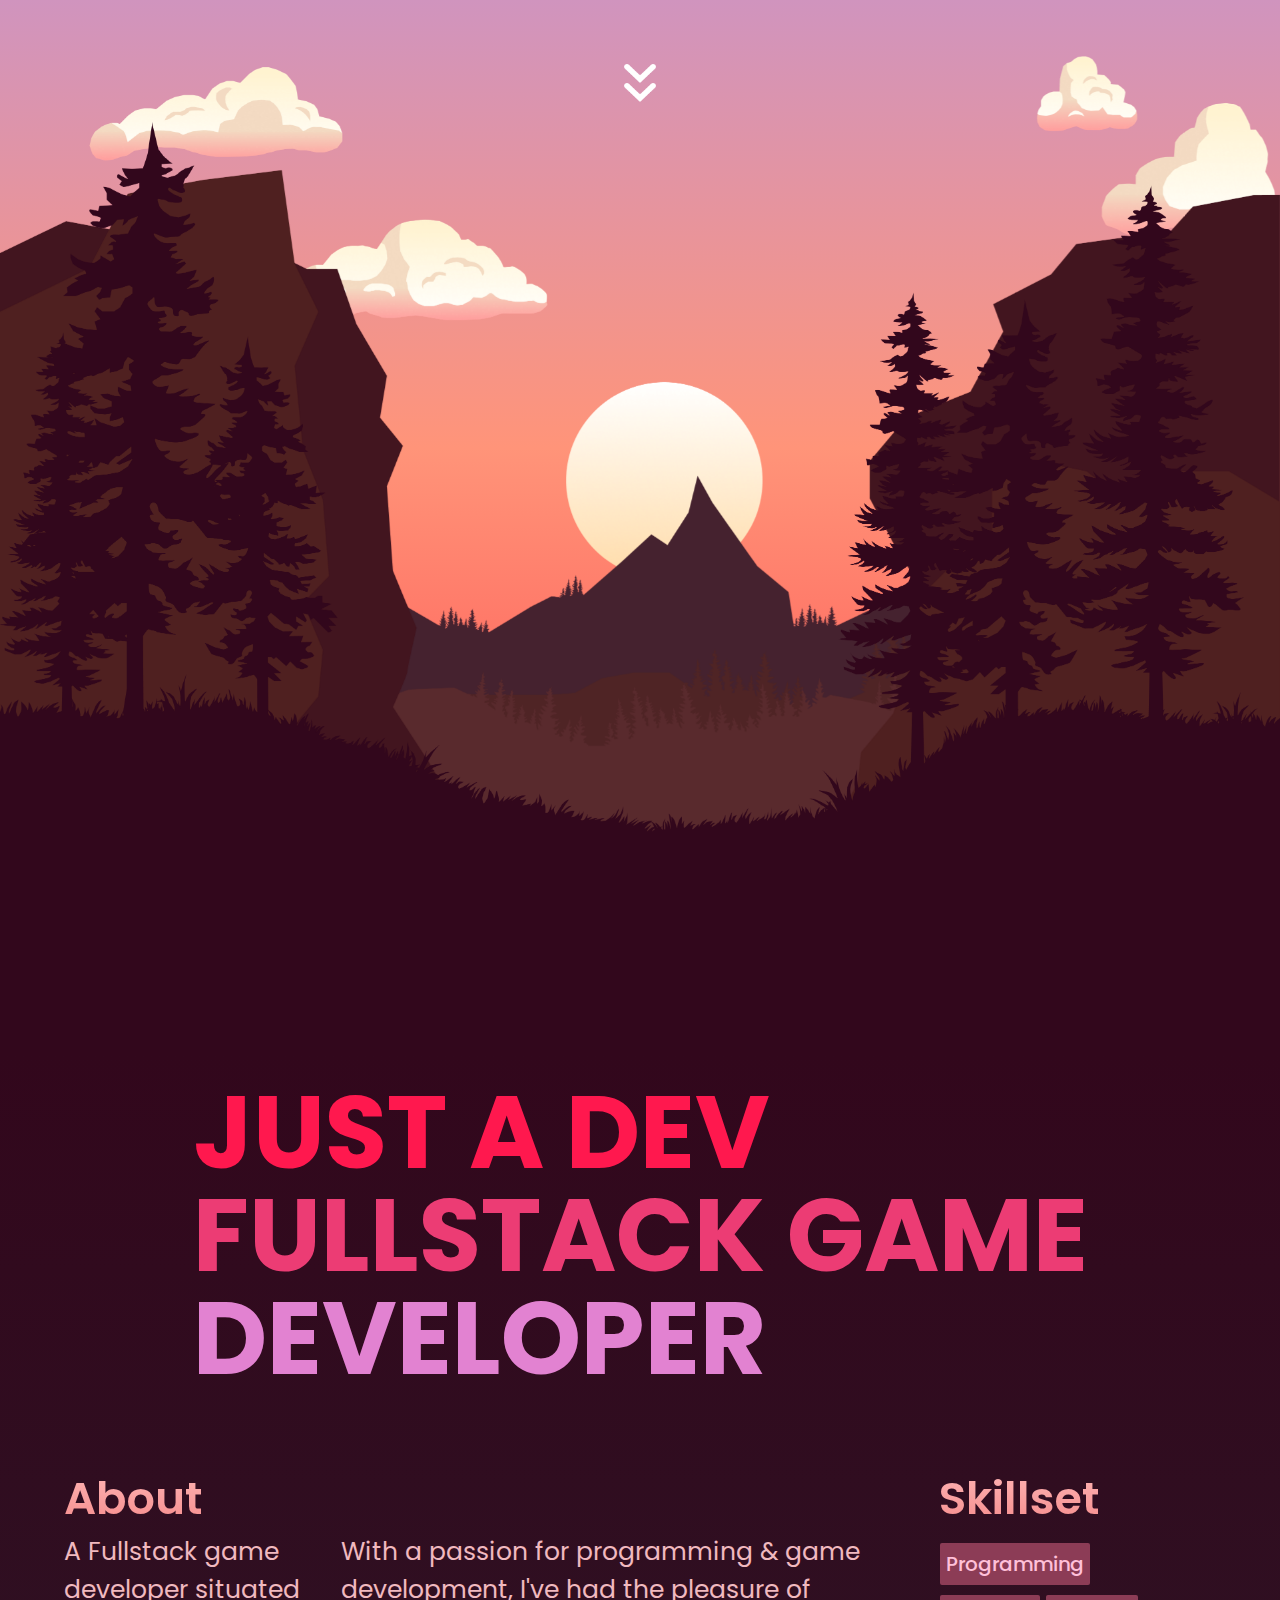
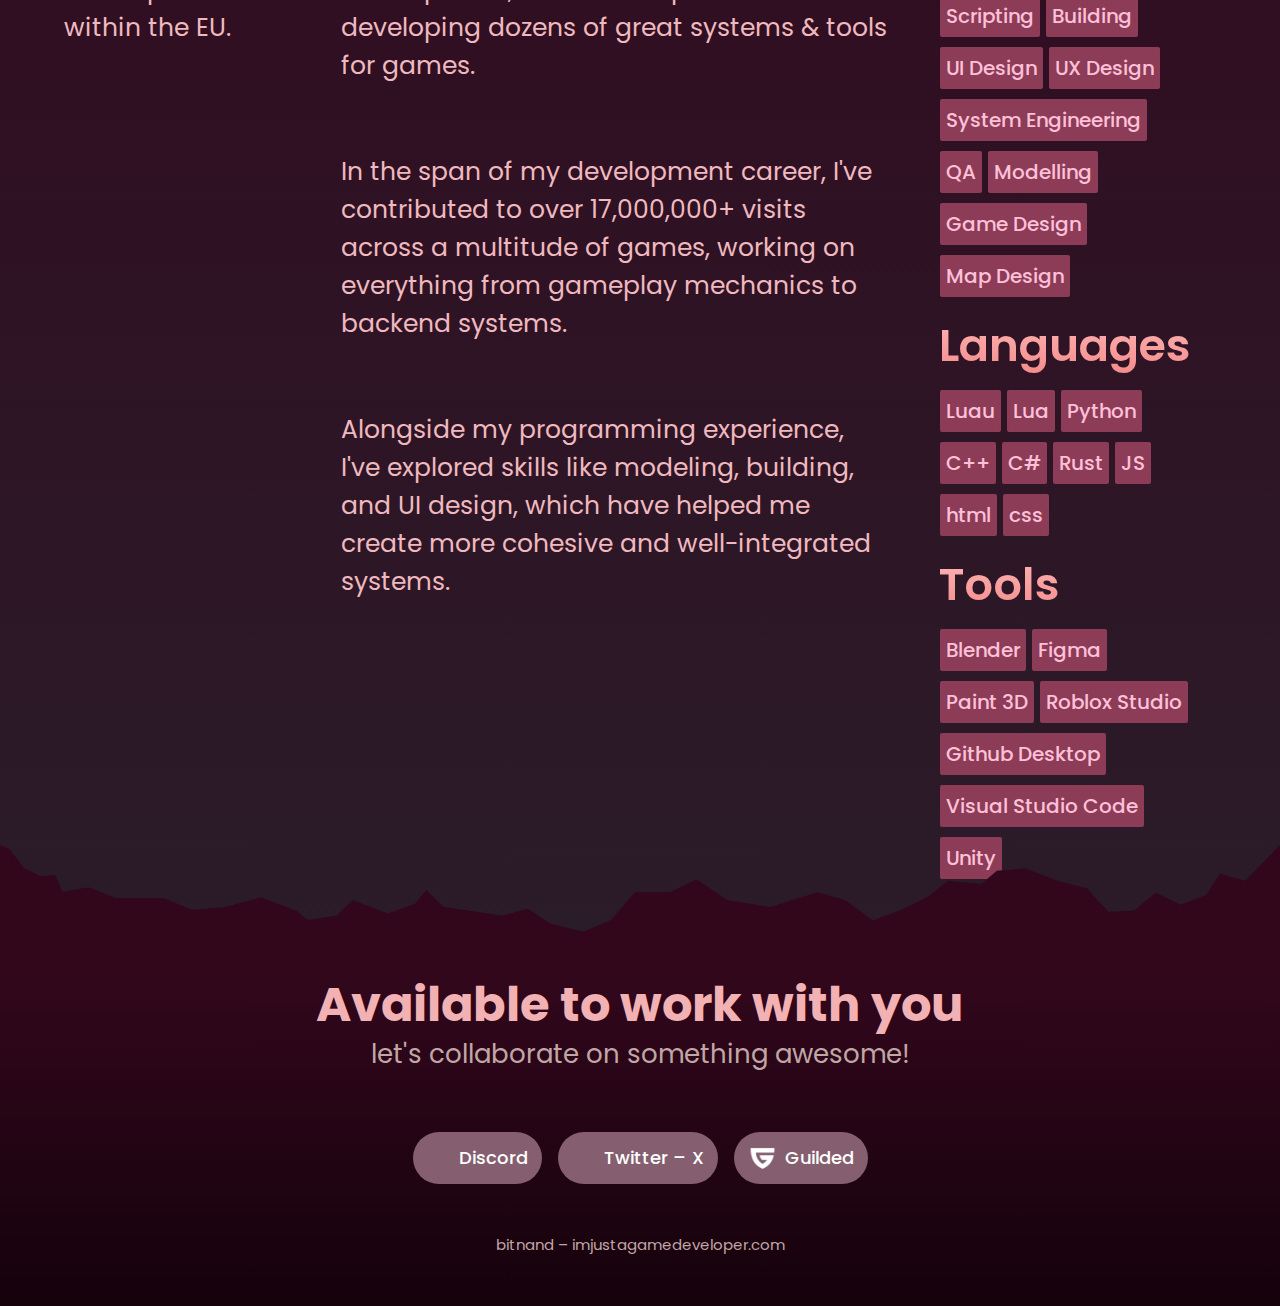
==== commit 4220bf71: "Layout Shift Optimization" ====
--- a/index.html
+++ b/index.html
@@ -16,13 +16,13 @@
 </head>
 <body>
     <div class="GroundContainer">
-        <img src="images/BackgroundRocks.png" alt="" class="BackgroundRocks" draggable="false">
-        <img src="images/ForegroundRocks.png" alt="" class="ForegroundRocks" draggable="false">
+        <img src="images/BackgroundRocks.png" width="3844" height="3169" alt="" class="BackgroundRocks" draggable="false">
+        <img src="images/ForegroundRocks.png" width="3844" height="3169" alt="" class="ForegroundRocks" draggable="false">
         <div class="Skyscape"></div>
-        <img src="images/TopClouds.png" alt="" class="TopClouds" draggable="false">
-        <img src="images/BottomClouds.png" alt="" class="BottomClouds" draggable="false">
-        <img src="images/Mountains.png" alt="" class="Mountains" draggable="false">
-        <img src="images/Sun.png" alt="" class="Sun" draggable="false">
+        <img src="images/TopClouds.png" width="3844" height="3169" alt="" class="TopClouds" draggable="false">
+        <img src="images/BottomClouds.png" width="3844" height="3169" alt="" class="BottomClouds" draggable="false">
+        <img src="images/Mountains.png" width="3844" height="3169" alt="" class="Mountains" draggable="false">
+        <img src="images/Sun.png" width="3844" height="3169" alt="" class="Sun" draggable="false">
     </div>
 
     <div class="Topbar">
--- a/styles.css
+++ b/styles.css
@@ -9,12 +9,16 @@
     overscroll-behavior: none;
 }
 
+a {
+    text-decoration: none;
+}
+
 .GroundContainer {
     width: 100%;
 }
 
 .ForegroundRocks, .BackgroundRocks, .TopClouds, .BottomClouds, .Mountains, .Sun {
-    width: 100%;
+    max-width: 100%;
     height: auto;
     color: #32071C;
     position: absolute;
@@ -71,7 +75,6 @@
 }
 
 .AboutMe {
-    height: auto;
     width: 100%;
     background: linear-gradient(to bottom, #32071C, #29212d);
     z-index: 200;
@@ -159,6 +162,7 @@
 
 .JustADevLabel {
     color: rgb(255 24 78);
+    margin-top: 10vh;
 }
 
 .FullstackGameLabel {
@@ -295,13 +299,14 @@
     padding-right: 14px;
     background-color: #855f6f;
     border-radius: 32px;
-    transition: 0.1s ease-in-out;
+    transition: box-shadow 0.3s ease-in-out, background-color 0.15s ease-in-out;
     outline: 0px solid #634753;
+    box-shadow: 0 0 rgba(255, 255, 255, 0);
 }
 
 .ProfileContainer:hover {
-    /*outline: 4px solid #634753;*/
     background-color: #be859c;
+    box-shadow: 0 5px 12px -5px rgb(255, 193, 193)
 }
 
 .ProfileImage {
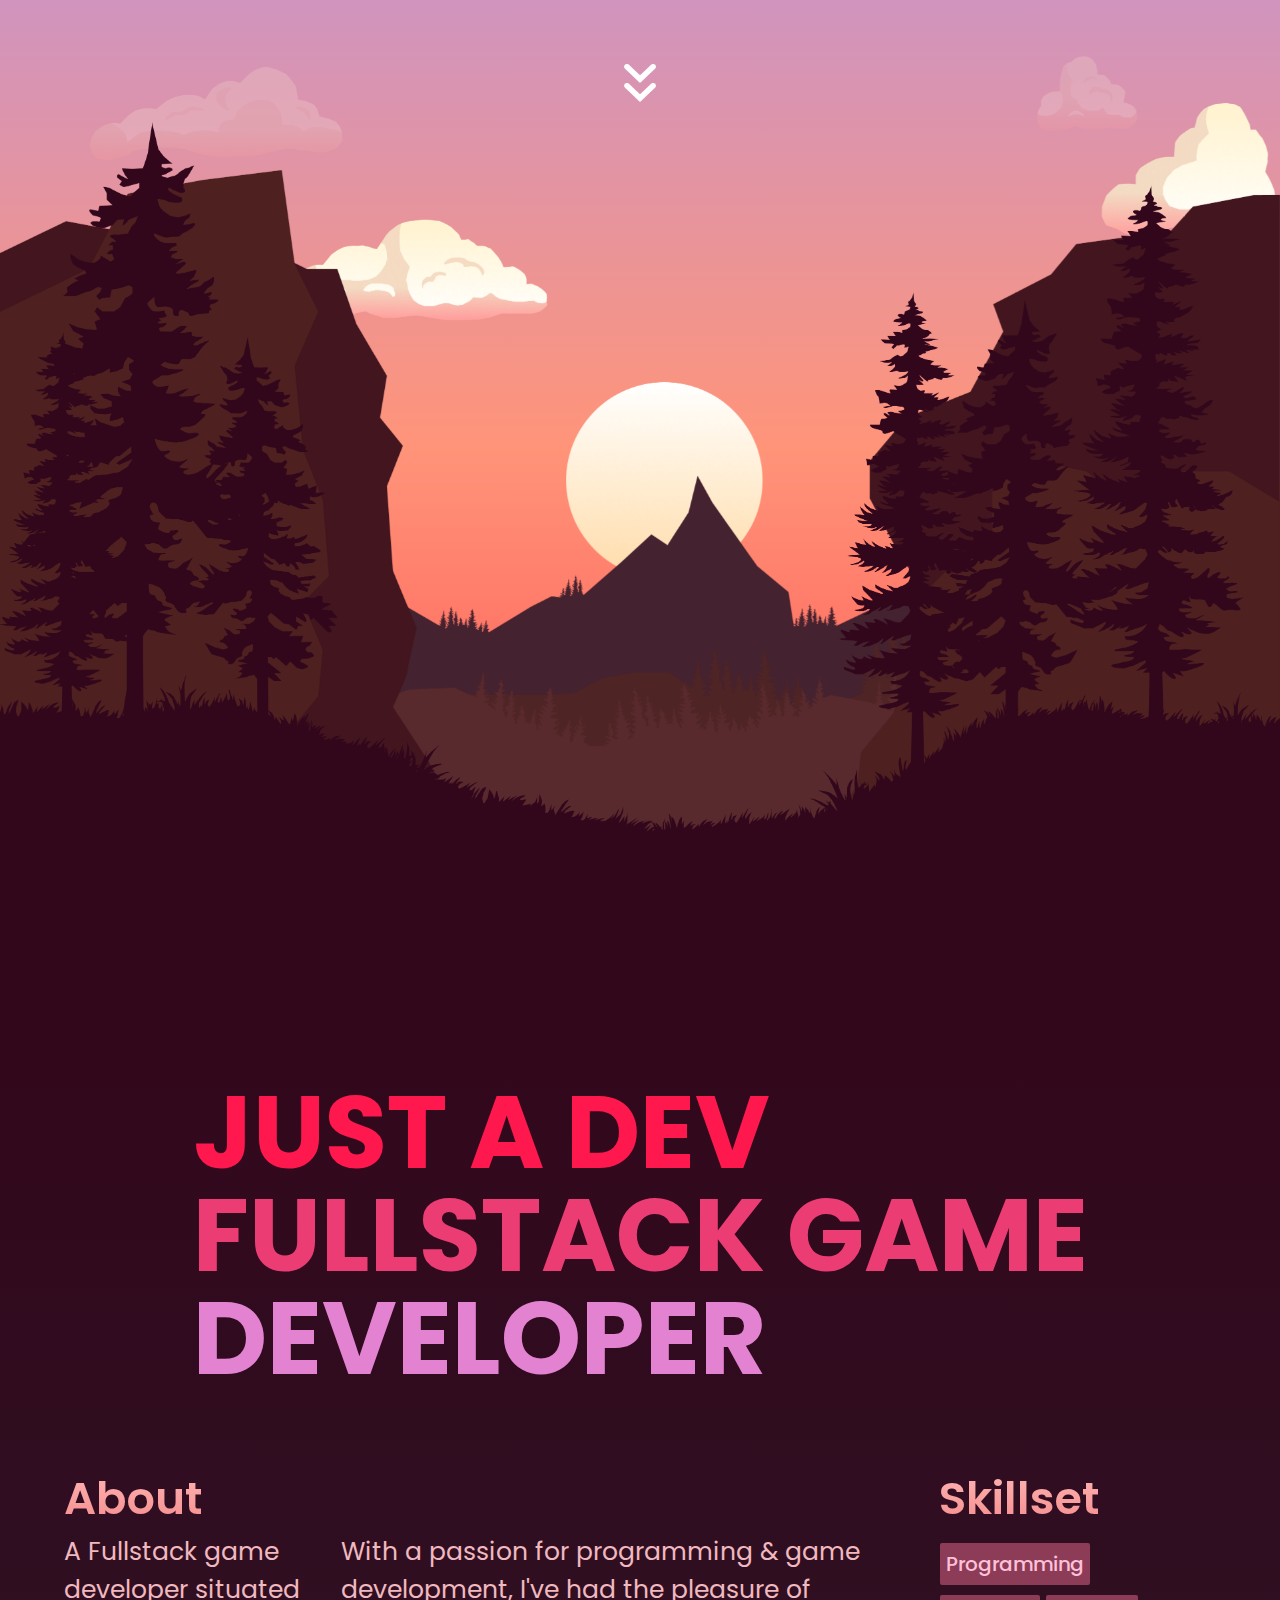
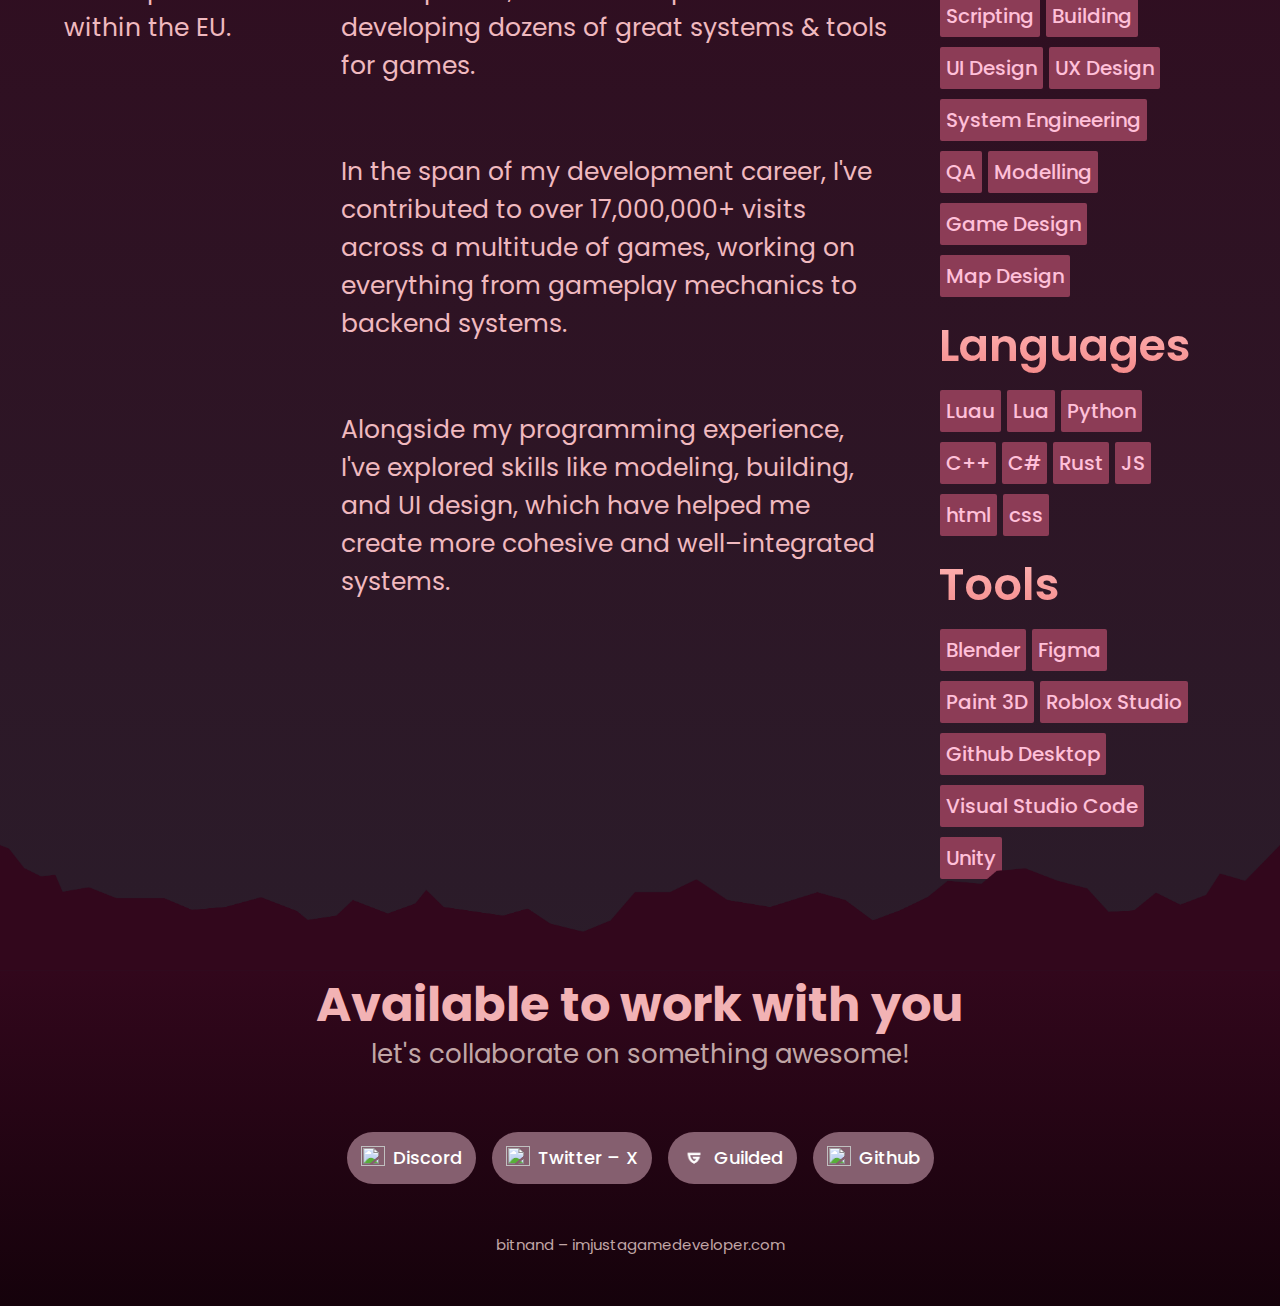
==== commit 8adf3956: "Update index.html" ====
--- a/index.html
+++ b/index.html
@@ -6,32 +6,33 @@
 
     <title>&lt;/&gt; &ndash; Fullstack Game Developer</title>
 
-    <link rel="icon" type="image/x-icon" href="images/favicon.png">
+    <link rel="icon" type="image/x-icon" href="Icons/FavIcon.webp">
 
     <link rel="preconnect" href="https://fonts.googleapis.com">
     <link rel="preconnect" href="https://fonts.gstatic.com" crossorigin>
     <link href="https://fonts.googleapis.com/css2?family=Poppins:ital,wght@0,100;0,200;0,300;0,400;0,500;0,600;0,700;0,800;0,900;1,100;1,200;1,300;1,400;1,500;1,600;1,700;1,800;1,900&display=swap" rel="stylesheet">
 
     <link rel="stylesheet" type="text/css" href="styles.css">
+    <script defer src="scripts.js"></script>
 </head>
 <body>
     <div class="GroundContainer">
-        <img src="images/BackgroundRocks.png" width="3844" height="3169" alt="" class="BackgroundRocks" draggable="false">
-        <img src="images/ForegroundRocks.png" width="3844" height="3169" alt="" class="ForegroundRocks" draggable="false">
+        <img src="images/BackgroundRocks.png" width="3844" height="3169" alt="" class="BackgroundRocks" draggable="false" loading="lazy">
+        <img src="images/ForegroundRocks.png" width="3844" height="3169" alt="" class="ForegroundRocks" draggable="false" loading="lazy">
         <div class="Skyscape"></div>
-        <img src="images/TopClouds.png" width="3844" height="3169" alt="" class="TopClouds" draggable="false">
-        <img src="images/BottomClouds.png" width="3844" height="3169" alt="" class="BottomClouds" draggable="false">
-        <img src="images/Mountains.png" width="3844" height="3169" alt="" class="Mountains" draggable="false">
-        <img src="images/Sun.png" width="3844" height="3169" alt="" class="Sun" draggable="false">
+        <img src="images/TopClouds.png" width="3844" height="3169" alt="" class="TopClouds" draggable="false" loading="lazy">
+        <img src="images/BottomClouds.png" width="3844" height="3169" alt="" class="BottomClouds" draggable="false" loading="lazy">
+        <img src="images/Mountains.png" width="3844" height="3169" alt="" class="Mountains" draggable="false" loading="lazy">
+        <img src="images/Sun.png" width="3844" height="3169" alt="" class="Sun" draggable="false" loading="lazy">
     </div>
 
     <div class="Topbar">
-        <img src="images/ArrowDown.png" alt="" class="ArrowDown">
-        <img src="images/ArrowDown.png" alt="" class="ArrowDown">
+        <img src="images/ArrowDown.png" width="148" height="148" alt="" class="ArrowDown" loading="lazy">
+        <img src="images/ArrowDown.png" width="148" height="148" alt="" class="ArrowDown" loading="lazy">
     </div>
 
     <div>
-        <img src="images/Foreground.png" alt="" class="Foreground">
+        <img src="images/Foreground.png" width="3844" height="3169" alt="" class="Foreground" draggable="false" loading="lazy">
         <div class="AboutMe">
             <div class="HeroContainer">
                 <h1 class="JustADevLabel">
@@ -61,7 +62,7 @@
                     </p>
 
                     <p class="LongAboutMeText">
-                        Alongside my programming experience, I've explored skills like modeling, building, and UI design, which have helped me create more cohesive and well-integrated systems.
+                        Alongside my programming experience, I've explored skills like modeling, building, and UI design, which have helped me create more cohesive and well&ndash;integrated systems.
                     </p>
                 </div>
 
@@ -112,7 +113,7 @@
                 </div>
             </div>
 
-            <img src="images/CaveTop.png" alt="" class="CaveTop">
+            <img src="images/CaveTop.png" width="3844" height="520" alt="" class="CaveTop" draggable="false" loading="lazy">
             <div class="CaveContainer">
                 <p class="CaveText" style="font-size: 48px; font-weight: 700; color: rgb(242 178 180); margin-top: 5px; margin-left: 25px; margin-right: 25px; margin-bottom: 10px; line-height: 1.2;">
                     Available to work with you
@@ -124,22 +125,29 @@
                 <div class="ProfileLinkContainer">
                     <a href="https://discord.com/users/1160614251090690068" target="_blank">
                         <div class="ProfileContainer">
-                            <img src="ProfileImages/Discord.png" alt="" class="ProfileImage">
+                            <img src="ProfileImages/Discord.png" width="92" height="70" alt="" class="ProfileImage">
                             <p class="ProfileLinkText">Discord</p>
                         </div>
                     </a>
                     
                     <a href="https://x.com/imjustagamedev" target="_blank">
                         <div class="ProfileContainer">
-                            <img src="ProfileImages/Twitter.png" alt="" class="ProfileImage">
+                            <img src="ProfileImages/Twitter.png" width="48" height="49" alt="" class="ProfileImage">
                             <p class="ProfileLinkText">Twitter &ndash; X</p>
                         </div>
                     </a>
 
                     <a href="https://www.guilded.gg/u/101" target="_blank">
-                        <div class="ProfileContainer" style="padding-left: 6px;">
-                            <img src="ProfileImages/Guilded.png" alt="" class="ProfileImage" style="width: 45px;">
-                            <p class="ProfileLinkText" style="margin-left: 0;">Guilded</p>
+                        <div class="ProfileContainer"">
+                            <img src="ProfileImages/Guilded.png" width="63" height="63" alt="" class="ProfileImage">
+                            <p class="ProfileLinkText"">Guilded</p>
+                        </div>
+                    </a>
+
+                    <a href="https://github.com/imjustagamedev" target="_blank">
+                        <div class="ProfileContainer">
+                            <img src="ProfileImages/Github.png" width="61" height="60" alt="" class="ProfileImage">
+                            <p class="ProfileLinkText">Github</p>
                         </div>
                     </a>
                 </div>
@@ -150,7 +158,5 @@
             </div>
         </div>
     </div>
-    
-    <script src="scripts.js"></script>
 </body>
 </html>--- a/styles.css
+++ b/styles.css
@@ -30,7 +30,6 @@
 
 .Foreground {
     max-width: 100%;
-    width: 100%;
     height: auto;
     z-index: 25;
     position: relative;
@@ -61,6 +60,7 @@
 }
 
 .TopClouds {
+    opacity: 0.2;
     z-index: 0;
     overflow: hidden;
 }
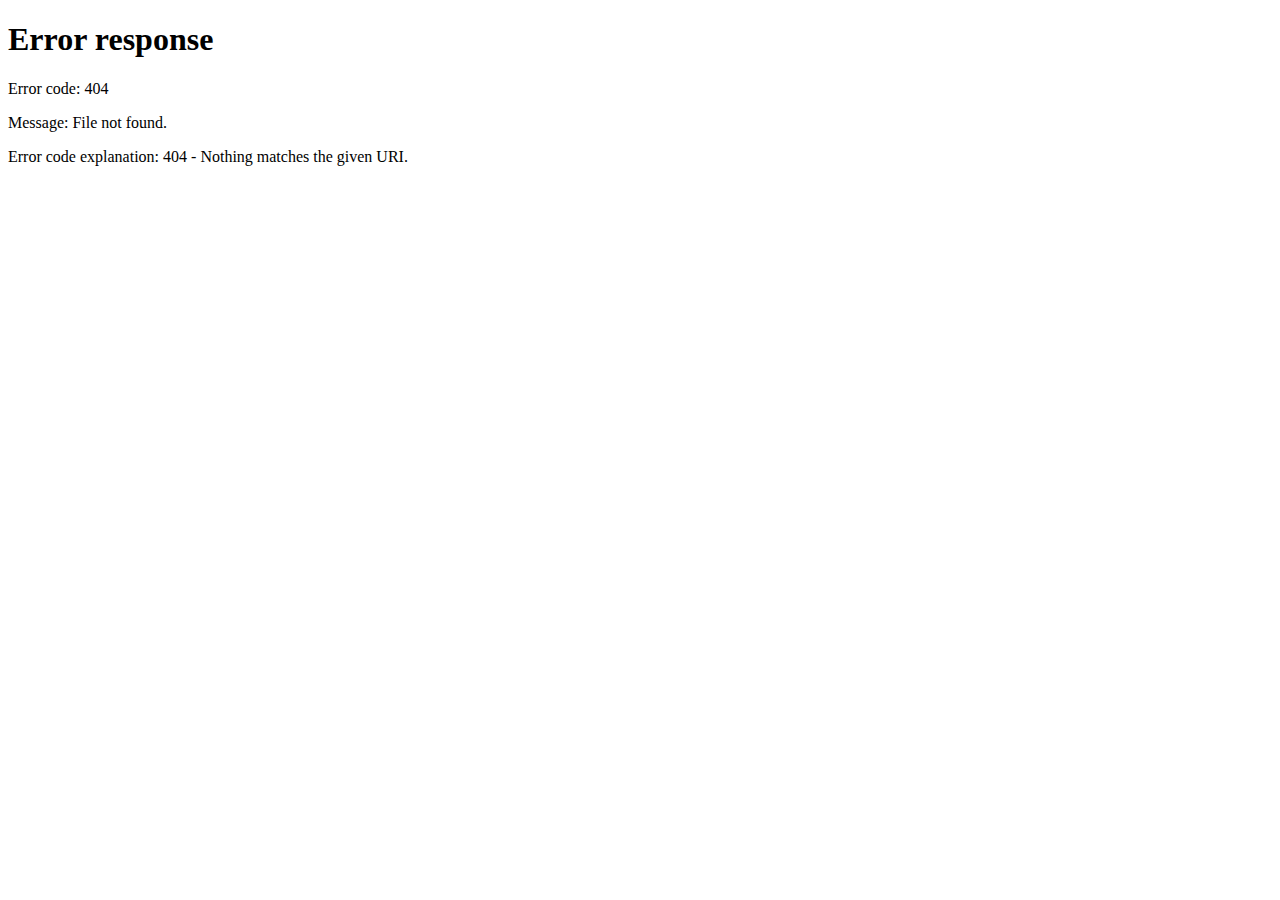
==== commit d5e94c63: "Create index.html" ====
--- a/index.html
+++ b/index.html
@@ -1,162 +1,14 @@
 <!DOCTYPE html>
 <html lang="en">
 <head>
-    <meta charset="UTF-8">
-    <meta name="viewport" content="width=device-width, initial-scale=1.0">
+	<meta http-equiv="refresh" content="0; url=/bitnand">
+	<meta charset="UTF-8">
+	<meta name="viewport" content="width=device-width, initial-scale=1.0">
+	<title>Document</title>
 
-    <title>&lt;/&gt; &ndash; Fullstack Game Developer</title>
-
-    <link rel="icon" type="image/x-icon" href="Icons/FavIcon.webp">
-
-    <link rel="preconnect" href="https://fonts.googleapis.com">
-    <link rel="preconnect" href="https://fonts.gstatic.com" crossorigin>
-    <link href="https://fonts.googleapis.com/css2?family=Poppins:ital,wght@0,100;0,200;0,300;0,400;0,500;0,600;0,700;0,800;0,900;1,100;1,200;1,300;1,400;1,500;1,600;1,700;1,800;1,900&display=swap" rel="stylesheet">
-
-    <link rel="stylesheet" type="text/css" href="styles.css">
-    <script defer src="scripts.js"></script>
+	
 </head>
 <body>
-    <div class="GroundContainer">
-        <img src="images/BackgroundRocks.png" width="3844" height="3169" alt="" class="BackgroundRocks" draggable="false" loading="lazy">
-        <img src="images/ForegroundRocks.png" width="3844" height="3169" alt="" class="ForegroundRocks" draggable="false" loading="lazy">
-        <div class="Skyscape"></div>
-        <img src="images/TopClouds.png" width="3844" height="3169" alt="" class="TopClouds" draggable="false" loading="lazy">
-        <img src="images/BottomClouds.png" width="3844" height="3169" alt="" class="BottomClouds" draggable="false" loading="lazy">
-        <img src="images/Mountains.png" width="3844" height="3169" alt="" class="Mountains" draggable="false" loading="lazy">
-        <img src="images/Sun.png" width="3844" height="3169" alt="" class="Sun" draggable="false" loading="lazy">
-    </div>
-
-    <div class="Topbar">
-        <img src="images/ArrowDown.png" width="148" height="148" alt="" class="ArrowDown" loading="lazy">
-        <img src="images/ArrowDown.png" width="148" height="148" alt="" class="ArrowDown" loading="lazy">
-    </div>
-
-    <div>
-        <img src="images/Foreground.png" width="3844" height="3169" alt="" class="Foreground" draggable="false" loading="lazy">
-        <div class="AboutMe">
-            <div class="HeroContainer">
-                <h1 class="JustADevLabel">
-                    JUST A DEV
-                </h1>
-                <h1 class="FullstackGameLabel">
-                    FULLSTACK GAME
-                </h1>
-                <h1 class="DeveloperLabel">
-                    DEVELOPER
-                </h1>
-            </div>
-            
-            <div class="AboutMeContainer">
-                <div class="BriefAboutMeContainer">
-                    <h2 class="HeaderText" id="parallax-text">About</h2>
-                    <p class="AboutMeText" id="parallax-text">A Fullstack game developer situated within the EU.</p>
-                </div>
-                
-                <div class="LongAboutMeContainer">
-                    <p class="LongAboutMeText">
-                        With a passion for programming & game development, I've had the pleasure of developing dozens of great systems & tools for games.
-                    </p>
-
-                    <p class="LongAboutMeText">
-                        In the span of my development career, I've contributed to over 17,000,000+ visits across a multitude of games, working on everything from gameplay mechanics to backend systems.
-                    </p>
-
-                    <p class="LongAboutMeText">
-                        Alongside my programming experience, I've explored skills like modeling, building, and UI design, which have helped me create more cohesive and well&ndash;integrated systems.
-                    </p>
-                </div>
-
-                <div style="display: flex; flex-direction: column; justify-content: center; align-items: flex-start; flex: 1; margin-bottom: 100px;">
-                    <div class="ButtonContainer">
-                        <h2 class="HeaderText">Skillset</h2>
-                        <div>
-                            <button class="SkillButton">Programming</button>
-                            <button class="SkillButton">Scripting</button>
-                            <button class="SkillButton">Building</button>
-                            <button class="SkillButton">UI Design</button>
-                            <button class="SkillButton">UX Design</button>
-                            <button class="SkillButton">System Engineering</button>
-                            <button class="SkillButton">QA</button>
-                            <button class="SkillButton">Modelling</button>
-                            <button class="SkillButton">Game Design</button>
-                            <button class="SkillButton">Map Design</button>
-                        </div>
-                    </div>
-
-                    <div class="ButtonContainer">
-                        <h2 class="HeaderText">Languages</h2>
-                        <div>
-                            <button class="SkillButton">Luau</button>
-                            <button class="SkillButton">Lua</button>
-                            <button class="SkillButton">Python</button>
-                            <button class="SkillButton">C++</button>
-                            <button class="SkillButton">C#</button>
-                            <button class="SkillButton">Rust</button>
-                            <button class="SkillButton">JS</button>
-                            <button class="SkillButton">html</button>
-                            <button class="SkillButton">css</button>
-                        </div>
-                    </div>
-
-                    <div class="ButtonContainer">
-                        <h2 class="HeaderText">Tools</h2>
-                        <div>
-                            <button class="SkillButton">Blender</button>
-                            <button class="SkillButton">Figma</button>
-                            <button class="SkillButton">Paint 3D</button>
-                            <button class="SkillButton">Roblox Studio</button>
-                            <button class="SkillButton">Github Desktop</button>
-                            <button class="SkillButton">Visual Studio Code</button>
-                            <button class="SkillButton">Unity</button>
-                        </div>
-                    </div>
-                </div>
-            </div>
-
-            <img src="images/CaveTop.png" width="3844" height="520" alt="" class="CaveTop" draggable="false" loading="lazy">
-            <div class="CaveContainer">
-                <p class="CaveText" style="font-size: 48px; font-weight: 700; color: rgb(242 178 180); margin-top: 5px; margin-left: 25px; margin-right: 25px; margin-bottom: 10px; line-height: 1.2;">
-                    Available to work with you
-                </p>
-                <p class="CaveText" style="font-size: 26px; font-weight: 400; color: rgb(193 166 166); margin-top: -1vh; margin-bottom: 50px; margin-left: 25px; margin-right: 25px;">
-                    let's collaborate on something awesome!
-                </p>
-
-                <div class="ProfileLinkContainer">
-                    <a href="https://discord.com/users/1160614251090690068" target="_blank">
-                        <div class="ProfileContainer">
-                            <img src="ProfileImages/Discord.png" width="92" height="70" alt="" class="ProfileImage">
-                            <p class="ProfileLinkText">Discord</p>
-                        </div>
-                    </a>
-                    
-                    <a href="https://x.com/imjustagamedev" target="_blank">
-                        <div class="ProfileContainer">
-                            <img src="ProfileImages/Twitter.png" width="48" height="49" alt="" class="ProfileImage">
-                            <p class="ProfileLinkText">Twitter &ndash; X</p>
-                        </div>
-                    </a>
-
-                    <a href="https://www.guilded.gg/u/101" target="_blank">
-                        <div class="ProfileContainer"">
-                            <img src="ProfileImages/Guilded.png" width="63" height="63" alt="" class="ProfileImage">
-                            <p class="ProfileLinkText"">Guilded</p>
-                        </div>
-                    </a>
-
-                    <a href="https://github.com/imjustagamedev" target="_blank">
-                        <div class="ProfileContainer">
-                            <img src="ProfileImages/Github.png" width="61" height="60" alt="" class="ProfileImage">
-                            <p class="ProfileLinkText">Github</p>
-                        </div>
-                    </a>
-                </div>
-
-                <p class="RegularText" style="font-size: 15px; font-weight: 400; color: rgb(193 166 166); margin-top: -1vh; margin-bottom: 50px; margin-left: 25px; margin-right: 25px;">
-                    bitnand &ndash; imjustagamedeveloper.com
-                </p>
-            </div>
-        </div>
-    </div>
+	
 </body>
 </html>